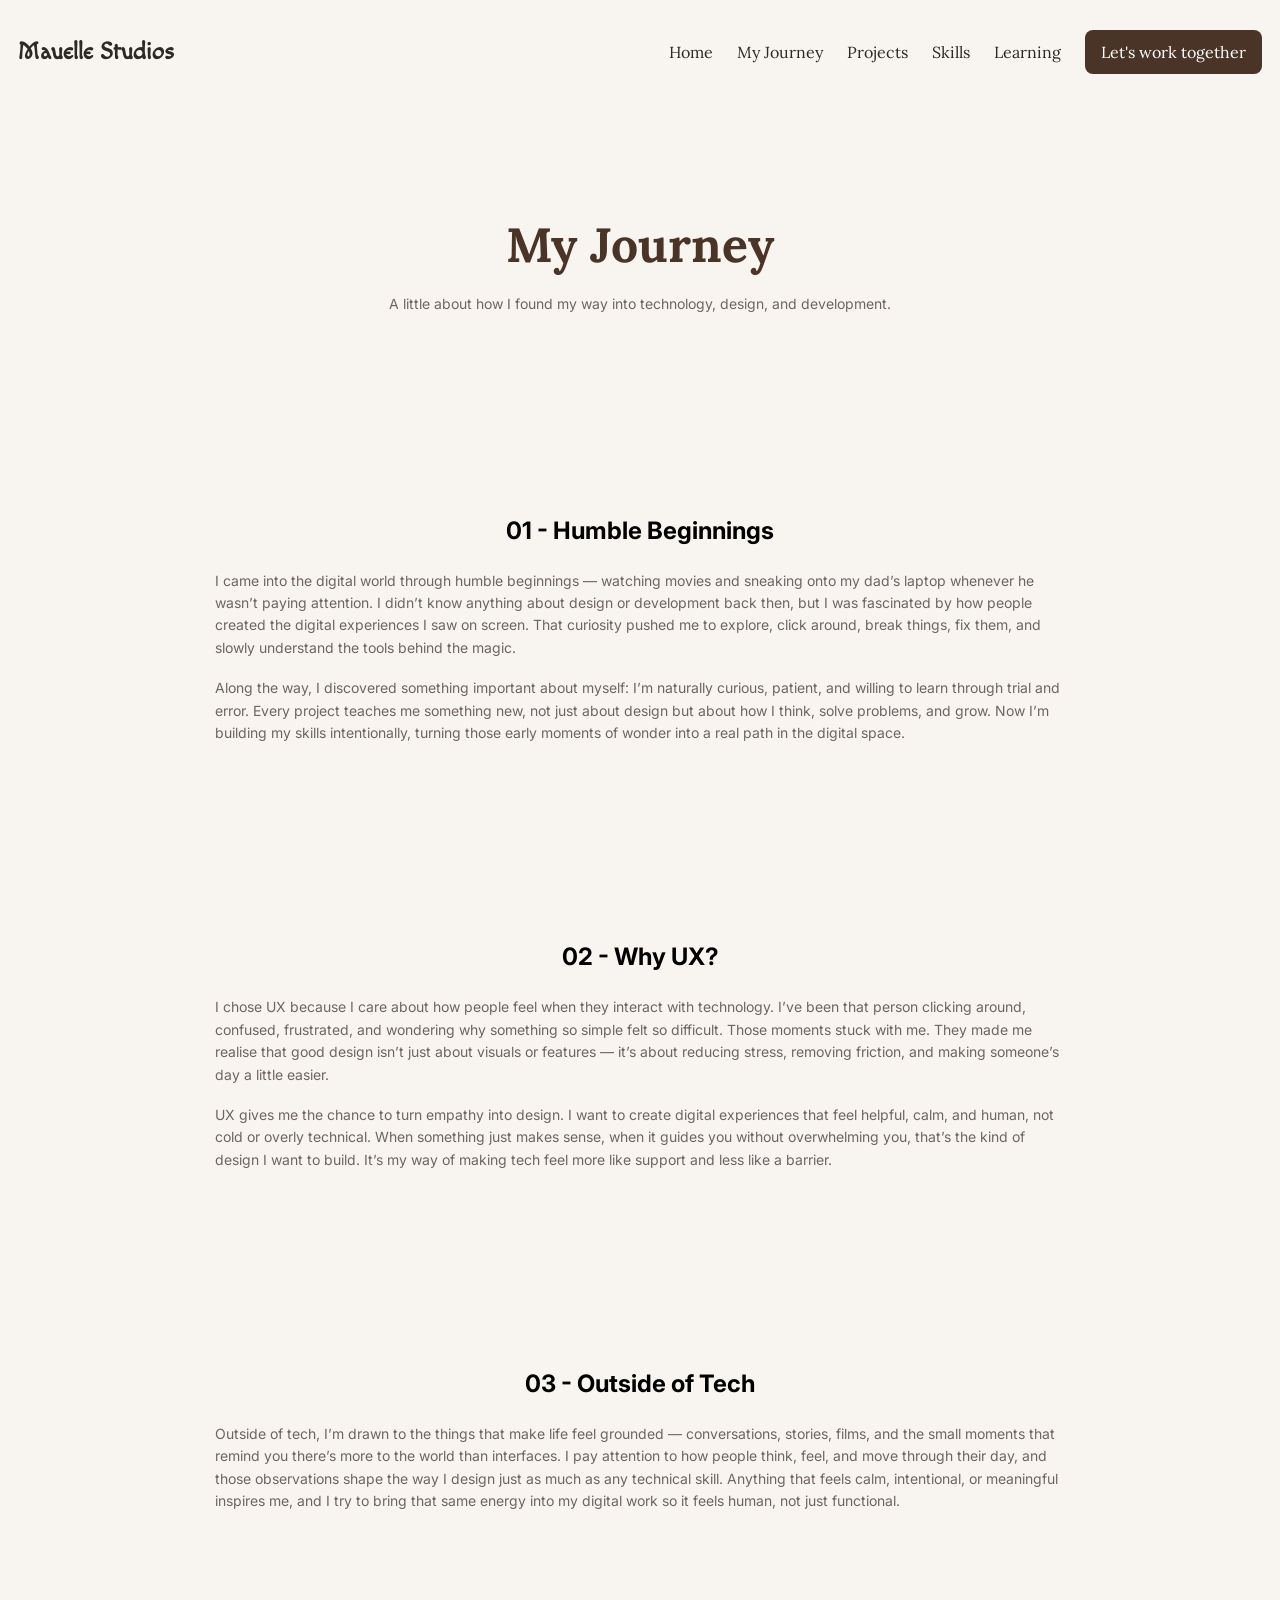
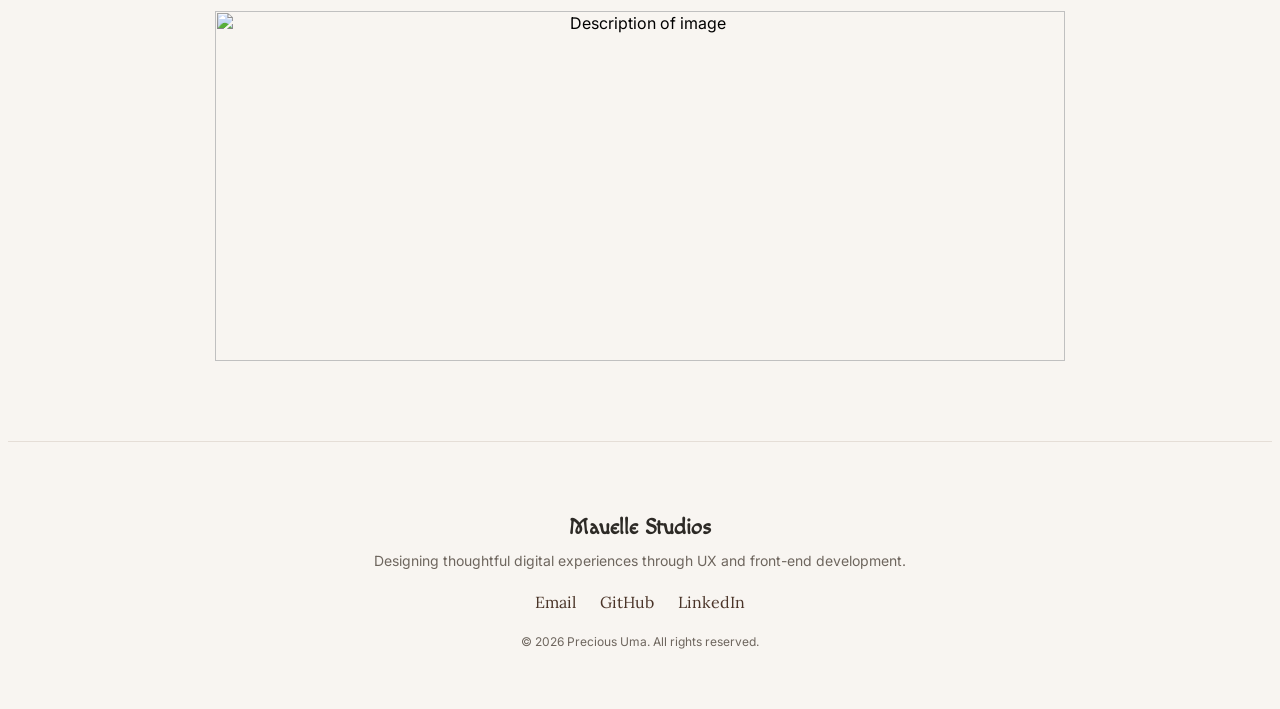
==== about.html @ e99f8e01 "Refine portfolio pages and responsive layouts" ====
<head>
    <meta charset="UTF-8">
    <meta name="viewport" content="width=device-width, initial-scale=1.0">

    <title>My Journey | Mauelle Studios</title>

    <link rel="stylesheet" href="assets/css/styles.css">
    <link rel="stylesheet" href="assets/css/styles.css">
    <link rel="preconnect" href="https://fonts.googleapis.com">
    <link rel="preconnect" href="https://fonts.gstatic.com" crossorigin>
    <link
        href="https://fonts.googleapis.com/css2?family=Inter:wght@300;400;500;600;700&family=Lora:wght@400;500;600;700&display=swap"
        rel="stylesheet">
    <link href="https://fonts.googleapis.com/css2?family=Macondo&display=swap" rel="stylesheet">
</head>
<!--------------------------------------NAVIGATION-------------------------------------->

<body>
    <header>
        <h2>Mauelle Studios</h2>
        <div class="nav-right">
            <nav>
                <ul>
                    <li><a href="index.html">Home</a></li>
                    <li><a href="about.html">My Journey</a></li>
                    <li><a href="projects.html"> Projects</a></li>
                    <li><a href="skills.html">Skills</a></li>
                    <li><a href="learning.html">Learning</a></li>
                </ul>
            </nav>
            <a href="contact.html" class="contact-button">Let's work together</a>
        </div>
    </header>
</body>

<main>

    <section class="journey-hero">
        <h1>My Journey</h1>
        <p>
            A little about how I found my way into technology,
            design, and development.
        </p>
    </section>

    <section class="journey-section">
        <h2>01 - Humble Beginnings</h2>

        <p>
            I came into the digital world through humble beginnings —
            watching movies and sneaking onto my dad’s laptop whenever he wasn’t paying attention.
            I didn’t know anything about design or development back then,
            but I was fascinated by how people created the digital experiences I saw on screen.
            That curiosity pushed me to explore, click around, break things, fix them, and slowly understand the tools
            behind the magic.
        </p>
        <p> Along the way, I discovered something important about myself:
            I’m naturally curious, patient, and willing to learn through trial and error.
            Every project teaches me something new, not just about design but about how I think, solve problems, and
            grow.
            Now I’m building my skills intentionally, turning those early moments of wonder into a real path in the
            digital space.</p>
    </section>

    <section class="journey-section">
        <h2>02 - Why UX?</h2>
        <p>
            I chose UX because I care about how people feel when they interact with technology.
            I’ve been that person clicking around, confused, frustrated, and wondering why something so simple felt so
            difficult.
            Those moments stuck with me. They made me realise that good design isn’t just about visuals or features —
            it’s about reducing stress, removing friction,
            and making someone’s day a little easier.
        </p>
        <p> UX gives me the chance to turn empathy into design. I want to create digital experiences that feel helpful,
            calm, and human, not cold or overly technical.
            When something just makes sense, when it guides you without overwhelming you, that’s the kind of design I
            want to build.
            It’s my way of making tech feel more like support and less like a barrier.
    </section>

    <section class="journey-section">
        <h2>03 - Outside of Tech</h2>

        <p> Outside of tech, I’m drawn to the things that make life feel grounded — conversations, stories, films, and
            the small moments that remind you there’s more to the world than interfaces.
            I pay attention to how people think, feel, and move through their day, and those observations shape the way
            I design just as much as any technical skill.
            Anything that feels calm, intentional, or meaningful inspires me, and I try to bring that same energy into
            my digital work so it feels human, not just functional.
    </section>

    <section class="journey-image">
        <img src="assets/images/your-image.jpg" alt="Description of image">
    </section>

    <!--------------------------------------FOOTER-------------------------------------->
    <footer>
        <div class="footer-content">
            <h3>Mauelle Studios</h3>

            <p>
                Designing thoughtful digital experiences through UX and front-end development.
            </p>

            <div class="footer-links">
                <a href="mailto:preciousche3008@gmail.com">
                    Email
                </a>

                <a href="https://github.com/preciousuche3008-cloud" target="_blank" rel="noopener noreferrer">
                    GitHub
                </a>

                <a href="https://www.linkedin.com/in/precious-uma-b2a4a0311" target="_blank" rel="noopener noreferrer">
                    LinkedIn
                </a>

            </div>

            <p class="copyright">
                © 2026 Precious Uma. All rights reserved.
            </p>
        </div>
    </footer>
    </body>
</main>
  </html>
---- assets/css/styles.css ----
body {
    background-color: #F8F5F1;
    font-family: 'Inter', sans-serif;
}

h1 {
    color: #2D2A26;
    font-size: 42px;
    line-height: 1.2;
    margin: 0 0 16px;
}

p {
    color: #6E665E;
    font-size: 14px;
    line-height: 1.6
}

header {
    display: flex;
    justify-content: space-between;
    align-items: center;
    flex-direction: row;
    max-width: 1400px;
    margin: 0 auto;
    padding: 10px 10px;

}

header h2 {
    color: #2D2A26;
    font-size: 24px;
    font-family: 'Macondo', cursive;
    font-style: normal;
}


nav ul {
    display: flex;
    justify-content: space-between;
    align-items: center;
    list-style-type: none;
    gap: 24px;
    margin: 0;
    padding: 0 auto;
    font-family: 'lora', serif;
    font-size: 16px;
    flex-wrap: wrap;

}

.nav-right {
    display: flex;
    justify-content: space-between;
    align-items: center;
    gap: 24px;
    font-family: 'lora', serif;
    font-size: 16px;
    flex-wrap: wrap;
}

nav a {
    text-decoration: none;
    color: #2D2A26;
    text-underline-offset: 9px;
    text-decoration-thickness: 1px;
}

.contact-button {
    background-color: #4A3428;
    color: #FFFFFF;
    border-radius: 8px;
    padding: 10px 16px;
    font-size: 16px;
    line-height: 1.5;
    font-family: 'Lora', serif;
    text-decoration: none;
    cursor: pointer;
}


.hero-image img {
    width: 200px;
    height: 200px;
    object-fit: cover;
    border-radius: 50%;
}

.container {
    width: 90%;
    max-width: 1100px;
    margin: 0 auto;
}

section {
    margin: 20px 0;
}

.hero {
    margin-top: 40px;
    padding: 0 80px;
}

.hero-text {
    max-width: 900px;
    flex: 1;
}

.hero-image {
    flex: 0 0 200px;
}

.hero .container {
    display: flex;
    flex-direction: row;
    align-items: center;
    gap: 60px;
    flex-wrap: wrap;
}

.hero-button {
    display: inline-block;
    background-color: #4A3428;
    color: #FFFFFF;
    text-decoration: none;
    border-radius: 8px;
    padding: 10px 16px;
    font-size: 16px;
    line-height: 1.5;
    font-family: 'Lora', serif;
}

.hero-button:hover,
.contact-button:hover {
    opacity: 0.85;
}

.hero-label {
    display: block;
    font-size: 12px;
    letter-spacing: 2px;
    text-transform: uppercase;
    color: #7A5A48;
    margin-bottom: 12px;
}

.projects {
    margin: 80px 0;
}

.project-header h2 {
    font-size: 28px;
    color: #2d2a26;
}

.project-header p {
    max-width: 650px
}

.project-card {
    display: flex;
    flex-direction: row;
    align-items: center;
    gap: 40px;
}

.project-image {
    flex: 0 0 300px;
    overflow: hidden;
}

.project-image img {
    width: 100%;
    height: 220px;
    object-fit: cover;
    display: block;
    transition: transform 0.3s ease;
}

.project-image:hover img {
    transform: scale(1.03);
}

.project-content {
    flex: 1;
}

.project-grid {
    display: flex;
    flex-direction: column;
    gap: 60px
}

.project-tags {
    display: flex;
    gap: 8px;
    flex-wrap: wrap;
    margin: 20px 0;
}

.project-tags span {
    background-color: #EDE6E0;
    color: #4a3428;
    padding: 6px 12px;
    border-radius: 20px;
    font-size: 13px;
}

.project-label {
    display: block;
    font-size: 11px;
    letter-spacing: 1.5px;
    text-transform: uppercase;
    color: #7A5A48;
    margin-bottom: 8px;
}

.project-links {
    display: flex;
    gap: 16px;
    align-items: center;
}

.project-links a {
    text-decoration: none;
    font-family: 'Lora, serif';
    font-size: 15px;
    padding: 10px 16px;


}

.projects-button {
    display: inline-block;
    margin-top: 40px;
    padding: 10px 16px;
    border: 1px solid #4a3428;
    border-radius: 8px;
    color: #4a3428;
    text-decoration: none;
    font-family: 'Lora', serif;
    font-size: 16px;
    transition: all 0.2s ease;
}

.projects-button:hover {
    background-color: #4a3428;
    color: #ffffff;
}

.project-links a:first-child {
    background-color: #4A3428;
    color: #FFFFFF;
    padding: 10px 16px;
    border-radius: 8px;
}

.project-links a:last-child {
    color: #4A3428;
}

.project-links a:first-child:hover {
    opacity: 0.85;
}

.projects-button {
    display: block;
    width: fit-content;
    margin: 40px auto 0;
}

.project-content a {
    transition: all 0.2s ease;
}

.project-content a:hover {
    transform: translateY(-2px);
}

nav a:hover {
    text-decoration: underline;
    transition: color 0.2s ease;
}

nav a:hover {
    color: #7A5A48;
}

footer {
    text-align: center;
    padding: 50px 20px 30px;
    margin-top: 80px;
    border-top: 1px solid #E5DED7;
}

/* My Journey hero */
.journey-hero {
    text-align: center;
    padding: 100px 20px 80px;
    background-image: url('your-image.jpg');
    background-size: cover;
    background-position: center;
}


.journey-hero h1 {
    font-size: 3rem;
    margin: 0 0 20px;
    font-family: 'Lora', serif;
    color: #4A3428;
}

.journey-hero p {
    max-width: 650px;
    margin: 0 auto;
}

.journey-section {
    max-width: 850px;
    margin: 0 auto;
    padding: 80px 20px;
}

.journey-section h2 {
    text-align: center;
    margin-bottom: 25px
}

.journey-section p {
    line-height: 1.6;
    margin-bottom: 18px;
}

.journey-image {
    max-width: 850px;
    margin: 0 auto;
    text-align: center;
}

.journey-image img {
    width: 100%;
    display: block;
    height: 350px;
    object-fit: cover;
}

/*==============================================
             PROJECTS PAGE 
==============================================*/

.projects-hero {
    text-align: center;
    padding: 100px 20px 80px;
    background-image: url('your-image.jpg');
    background-size: cover;
    background-position: center;
}

.projects-hero h1 {
    font-size: 3rem;
    margin: 0 0 20px;
    font-family: 'Lora', serif;
    color: #4A3428;
}

.projects-hero p {
    max-width: 650px;
    margin: 0 auto;
}

.project-section {
    max-width: 1000px;
    margin: 0 auto;
    padding: 80px 20px;
    max-width: 900px;
}

.project-section h2 {
    text-align: center;
    margin-bottom: 30px;
}

.project-section .project-card {
    display: flex;
    align-items: center;
    gap: 45px;
    max-width: 900px;
    margin: 0 auto;

}

.project-section .project-image {
    flex: 0 0 300px;
    overflow: hidden;
}

.project-section .project-image img {
    width: 100%;
    height: 220px;
    object-fit: cover;
    display: block;
}

.project-info {
    flex: 1;
}

.project-info h3 {
    margin-bottom: 15px;
}

.project-type {
    color: #7A5A48;
    margin-bottom: 15px;
}

.project-description {
    max-width: 900px;
    margin: 35px auto 0;
}

.project-description h3 {
    font-size: 22px;
    margin-bottom: 12px;
}

.project-description p {
    line-height: 1.6;
    margin-bottom: 30px;
}

.project-reflection {
    max-width: 700px;
    margin: 50px auto 0;
    text-align: center;
}

.project-reflection h3 {
    font-size: 22px;
    margin-bottom: 12px;
}

.projects-closing {
    text-align: center;
    padding: 45px 20px;

}

.projects-closing p {
    font-family: 'Lora', serif;
    font-size: 28px;
    line-height: 1.8;
    max-width: 700px;
    margin: 35px auto 0;
    color: #4A3428
}

.closing-icon {
    display: inline-block;
    width: 18px;
    height: 18px;
    margin: 0 5px;
    vertical-align: middle;
    background-color: #4A3428;
}

.project-info a {
    transition: all 0.2s ease;
}

.project- a:hover {
    transform: translateY(-2px);
}

/* ================================
   SKILLS & TOOLS PAGE
================================ */

.skills-hero {
    text-align: center;
    padding: 100px 20px 80px;
    background-image: url('your-image.jpg');
    background-size: cover;
    background-position: center;
}

.skills-hero h1 {
    font-size: 3rem;
    margin: 0 0 20px;
    font-family: 'Lora', serif;
    color: #4A3428;
}

.skills-hero p {
    max-width: 650px;
    margin: 0 auto;
}

.skills-section {
    max-width: 1000px;
    margin: 0 auto;
    padding: 80px 20px;
}

.skills-intro {
    text-align: center;
    margin-bottom: 35px;
}

.skills-intro h2 {
    font-size: 2rem;
    margin-bottom: 0 0 12px;
}

.skills-intro p {
    max-width: 650px;
    margin: 0 auto;
}

.skills-grid {
    display: grid;
    grid-template-columns: repeat(4, 1fr);
    gap: 16px;
}

.skills-card {
    background-color: #EDE6E0;
    padding: 25px;
    border-radius: 12px;
}

.skills-card h3 {
    margin-bottom: 10px;
}

.skills-card p {
    margin: 0;
}

.skills-learning {
    max-width: 1000px;
    margin: 0 auto;
    padding: 80px 20px;
    display: grid;
    grid-template-columns: 1fr 1fr;
    align-items: center;
    background-color: #EDE6E0;
    border-radius: 12px;
}

.skills-learning h2 {
    font-size: 2rem;
    margin-bottom: 20px;
}

.skills-learning p {
    max-width: 650px;
    margin: 0 auto;
    line-height: 1.6;
}

/* Subtle visual treatment */
.skills-learning {
    border-top: 1px solid #E5DED7;
    border-bottom: 1px solid #E5DED7;
}

.learning-content,
.closing-content {
    padding: 20px 40px;
    display: flex;
    flex-direction: column;
}

.learning-content {
    text-align: center;
    padding-right: 50px;
}

.closing-content {
    text-align: center;
    border-left: 2px solid #E5DED7;
    padding-left: 50px;
}

.closing-symbol {
    display: block;
    margin-top: 20px;
    text-align: center;
}

.closing-statement {
    font-family: 'Lora', serif;
    font-size: 1.25rem;
    line-height: 1.5;
    max-width: 500px;
    margin: 0 auto;
}

.closing-label {
    display: block;
    font-size: 11px;
    letter-spacing: 1.5px;
    text-transform: uppercase;
    color: #7A5A48;
    margin-bottom: 15px;
    margin-top: 20px;
}

/* ================================
    LEARNING PAGE
================================ */

.learning-hero {
    text-align: center;
    padding: 100px 20px 80px;
    /* increased for better hierarchy */
    background-image: url('your-image.jpg');
    background-size: cover;
    background-position: center;
    max-width: 1100px;
    margin: 0 auto;
}

.learning-hero h1 {
    font-size: 3.2rem;
    margin-bottom: 28px;
    /* smoother rhythm */
    font-family: 'Lora', serif;
    color: #4A3428;
}

.learning-hero p {
    max-width: 650px;
    margin: 10px auto 0;
    /* added breathing room */
    line-height: 1.7;
}

.learning-section {
    max-width: 1000px;
    margin: 0 auto;
    padding: 80px 20px;
    /* consistent spacing scale */
}

.learning-section .section-label {
    display: block;
    font-size: 11px;
    letter-spacing: 1.5px;
    color: #7A5A48;
    margin-bottom: 6px;
    /* increased slightly */
    text-transform: uppercase;
}

.learning-intro {
    text-align: center;
    margin-bottom: 35px;
}

.learning-intro h2 {
    font-size: 2rem;
    margin-bottom: 20px;
}

.learning-content {
    text-align: left;
}

.learning-content h3 {
    font-size: 1.6rem;
    font-family: 'Lora', serif;
    margin-bottom: 10px;
    /* improved spacing */
}

.currently-learning {
    display: grid;
    grid-template-columns: 160px 1fr;
    align-items: center;
    gap: 20px;
    background-color: #EDE6E0;
    padding: 25px;
    /* increased for better presence */
    border-radius: 12px;
    transition: transform 0.2s ease;
}

.currently-learning:hover {
    transform: translateY(-2px);
}

.learning-icon {
    width: 120px;
    height: 120px;
    padding: 20px;
    background-color: #E5D8CC;
    border-radius: 50%;
}

.learning-content-grid {
    display: grid;
    grid-template-columns: 1fr 1fr;
    gap: 50px;
    align-items: center;
    background-color: #EDE6E0;
    padding: 55px;
    /* increased for balance */
    border-radius: 12px;
}

.learning-image {
    min-height: 280px;
    background-color: #E5D8CC;
    border-radius: 10px;
    display: flex;
    align-items: center;
    justify-content: center;
}

.learning-notes {
    max-width: 500px;
}

.learning-notes p {
    line-height: 1.7;
    margin-bottom: 24px;
    /* improved rhythm */
}


.learning-timeline {
    position: relative;
    display: grid;
    grid-template-columns: repeat(5, 1fr);
    gap: 20px;
    padding-top: 35px;
}

.learning-timeline::before {
    content: "";

    position: absolute;
    top: 43px;
    left: 10%;
    right: 10%;

    height: 2px;
    background-color: #7A5A48;
}

.step-number {
    display: block;

    width: 16px;
    height: 16px;

    margin: 0 auto 25px;

    background-color: #7A5A48;
    border-radius: 50%;

    font-size: 0;
}

.learning-step {
    text-align: center;
}

.learning-step h3 {
    margin-bottom: 12px;
}

.learning-step p {
    margin: 0;
    line-height: 1.6;
}

.learning.section .learning-intro {
    margin-bottom: 35px;
}

.learning-closing {
    max-width: 1000px;
    margin: 40px auto 80px;
    padding: 50px 20px;
    text-align: center;
}

.closing-label {
    display: block;
    font-size: 11px;
    letter-spacing: 1.5px;
    text-transform: uppercase;
    color: #7A5A48;
    margin-bottom: 18px;
}

.learning-closing {
    max-width: 1000px;
    margin: 80px auto 100px;
    /* more intentional spacing */
    padding: 50px 20px;
    text-align: center;
}

.closing-label {
    display: block;
    font-size: 11px;
    letter-spacing: 1.5px;
    text-transform: uppercase;
    color: #7A5A48;
    margin-bottom: 20px;
}

.closing-statement {
    font-family: 'Lora', serif;
    font-size: 1.4rem;
    line-height: 1.5;
    max-width: 600px;
    margin: 0 auto;
}

.closing-symbol {
    display: block;
    margin-top: 24px;
    color: #7A5A48;
}

/* =========================
   CONTACT HERO
   ========================= */

.contact-hero {
    text-align: center;
    padding: 100px 20px 80px;
    /* increased for better hierarchy */
    background-image: url('your-image.jpg');
    background-size: cover;
    background-position: center;
    max-width: 1100px;
    margin: 0 auto;
}

.contact-hero h1 {
    font-size: 3.2rem;
    margin-bottom: 28px;
    /* smoother rhythm */
    font-family: 'Lora', serif;
    color: #4A3428;
}

.contact-hero p {
    max-width: 600px;
    margin: 0 auto;
    color: #6E665E;
    line-height: 1.7;
}

.contact-section {
    max-width: 1000px;
    margin: 0 auto 80px;
    padding: 50px;
    display: grid;
    grid-template-columns: 1fr 1fr;
    gap: 70px;

    background-color: #EDE6E0;
    border-radius: 12px;
}

.contact-info {
    display: flex;
    flex-direction: column;
    justify-content: center;
}

.contact-info h2 {
    font-family: 'Lora', serif;
    font-size: 2rem;
    color: #2D2A26;
    margin: 10px 0 15px;
}

.contact-info>p {
    max-width: 450px;
    line-height: 1.7;
    color: #6E665E;
}

.section-label {
    display: block;
    font-size: 11px;
    letter-spacing: 1.5px;
    text-transform: uppercase;
    color: #7A5A48;
}

.contact-details {
    margin-top: 35px;
}

.contact-item {
    margin-bottom: 22px;
}

.contact-item span {
    display: block;
    margin-bottom: 6px;

    font-size: 11px;
    letter-spacing: 1.5px;
    text-transform: uppercase;
    color: #7A5A48;
}

.contact-item a {
    color: #4A3428;
    text-decoration: none;
    font-family: 'Lora', serif;
    font-size: 16px;
}

.contact-item a:hover {
    text-decoration: underline;
}

.contact-item a {
    color: #4A3428;
    text-decoration: none;
    font-family: 'Lora', serif;
    font-size: 16px;
}

.contact-item a:hover {
    text-decoration: underline;
}

.contact-form {
    display: flex;
    flex-direction: column;
    gap: 20px;
}

.form-group {
    display: flex;
    flex-direction: column;
    gap: 8px;
}

.form-group label {
    font-size: 14px;
    color: #4A3428;
}

.form-group input,
.form-group textarea {
    width: 100%;
    box-sizing: border-box;

    padding: 13px 15px;

    border: 1px solid #D6C8BC;
    border-radius: 6px;

    background-color: #F8F5F1;

    font-family: inherit;
    font-size: 14px;
    color: #2D2A26;

    outline: none;
}

.contact-form button {
    align-self: flex-start;

    padding: 12px 22px;

    border: none;
    border-radius: 8px;

    background-color: #4A3428;
    color: #FFFFFF;

    font-family: 'Lora', serif;
    font-size: 15px;

    cursor: pointer;

    transition: opacity 0.2s ease,
        transform 0.2s ease;
}

.contact-form button:hover {
    opacity: 0.85;
    transform: translateY(-2px);
}

.footer-content {
    max-width: 700px;
    margin: 0 auto;
}

.footer-content h3 {
    color: #2D2A26;
    font-family: 'Macondo', cursive;
    font-size: 22px;
    margin-bottom: 10px;
}

.footer-content p {
    color: #6E665E;
    margin: 10px 0 20px;
}

.footer-links {
    display: flex;
    justify-content: center;
    gap: 24px;
    margin: 20px 0;
}

.footer-links a {
    color: #4A3428;
    text-decoration: none;
    font-family: 'Lora', serif;
}

.footer-links a:hover {
    text-decoration: underline;
}

.copyright {
    font-size: 12px;
}













































































































































































































































































@media (max-width: 768px) {
    .projects {
        text-align: center;
    }

    .project-header p {
        margin-left: auto;
        margin-right: auto;
    }

    .project-content {
        width: 100%;
        text-align: center;
    }

    .project-tags {
        justify-content: center;
    }

    .project-links {
        justify-content: center;
    }


    header {
        margin: 10px 20px 20px 20px;
        flex-wrap: wrap;
        gap: 20px;
    }

    .nav-right {
        width: 100%;
        justify-content: center;
    }

    nav ul {
        gap: 15px;
        justify-content: center;
    }

    .hero {
        padding: 0 20px;
    }

    .hero .container {
        flex-direction: column;
        text-align: center;
        gap: 30px;
    }

    .hero-image {
        flex: 0 0 auto;
    }

    .hero-text {
        max-width: 600px;
    }

    .project-card {
        flex-direction: column;
        align-items: flex-start;
        text-align: center;
    }

    .project-image {
        flex: none;
        width: 100%;
    }

    .project-image img {
        height: auto;
    }

    footer {
        text-align: center;
    }

    .journey-hero {
        height: 200px;
    }

    .journey-hero h1 {
        font-size: 2.2rem;
    }

    .journey-intro {
        padding: 35px 20px;
    }

    .journey-section {
        padding: 45px 20px;
    }

    .journey-section h2 {
        margin-bottom: 20px;
    }

    .journey-section p {
        line-height: 1.6;
    }

    .journey-image {
        padding: 0 20px;
    }

    .journey-image img {
        height: 220px;
    }

    /* ================================
        PROJECTS PAGE — MOBILE
    ================================ */

    .projects-hero {
        padding: 60px 20px 40px;
    }

    .projects-hero h1 {
        font-size: 2.3rem;
    }

    .project-section {
        padding: 50px 20px;
    }

    .project-section .project-card {
        flex-direction: column;
        gap: 25px;
        align-items: stretch;
    }

    .project-section .project-image {
        flex: none;
        width: 100%;
    }

    .project-section .project-image img {
        width: 100%;
        height: 280px;
        object-fit: cover;
    }

    .project-info {
        width: 100%;
    }

    .project-description {
        margin-top: 35px;
    }

    .project-description h3 {
        font-size: 20px;
    }

    .project-reflection {
        margin-top: 40px;
    }

    .projects-closing {
        padding: 45px 20px;
    }

    .projects-closing p {
        line-height: 1.8;
    }

    /* Skills sections */

    .skills-section {
        padding: 50px 20px;
    }

    /* ================================
   SKILLS & TOOLS - MOBILE
================================ */



    /* Skills sections */
    .skills-grid {
        grid-template-columns: repeat(2, 1fr);
        gap: 12px;
    }

    .skill-card {
        padding: 20px;
    }

    .skill-card h3 {
        font-size: 18px;
    }

    .skill-card p {
        font-size: 14px;
        line-height: 1.5;
    }

    /* Always Learning + Final Thought */

    .skills-learning {
        grid-template-columns: 1fr;
        padding: 50px 20px;
    }

    .learning-content {
        padding-right: 0;
    }

    .closing-label {
        border-left: none;
        border-top: 1px solid #E5DED7;
        padding-left: 0;
        padding-top: 40px;
        margin-top: 40px;
    }

    .closing-content {
        border-left: none;
        padding-left: 0;
    }

    /* ================================
   MOBILE LEARNING PAGE
   ================================ */


    /* Learning Hero */
    .learning-hero {
        padding: 70px 20px 60px;
        max-width: 100%;
        background-position: center;
    }

    .learning-hero h1 {
        font-size: 2.4rem;
        margin-bottom: 18px;
    }

    .learning-hero p {
        max-width: 100%;
        font-size: 0.95rem;
        line-height: 1.7;
    }


    /* General Sections */
    .learning-section {
        width: 100%;
        padding: 60px 20px;
    }

    .learning-intro {
        margin-bottom: 30px;
    }

    .learning-intro h2 {
        font-size: 1.7rem;
        line-height: 1.3;
    }

    .learning-section .section-label {
        font-size: 10px;
        letter-spacing: 1.4px;
    }


    /* Currently Learning Card */
    .currently-learning {
        grid-template-columns: 1fr;
        text-align: center;
        gap: 18px;
        padding: 30px 22px;
    }

    .learning-icon {
        width: 90px;
        height: 90px;
        padding: 15px;
        margin: 0 auto;
    }

    .learning-content {
        text-align: center;
    }

    .learning-content h3 {
        font-size: 1.4rem;
    }


    /* What I'm Learning */
    .learning-content-grid {
        grid-template-columns: 1fr;
        gap: 30px;
        padding: 30px 22px;
    }

    .learning-image {
        min-height: 220px;
        order: -1;
    }

    .learning-notes {
        max-width: 100%;
    }

    .learning-notes p {
        line-height: 1.7;
        margin-bottom: 20px;
    }


    /* ================================
       STYLISH MOBILE TIMELINE
       ================================ */

    .learning-timeline {
        display: flex;
        flex-direction: column;
        gap: 0;
        padding: 20px 0 20px 35px;
        position: relative;
    }

    /* Vertical timeline line */
    .learning-timeline::before {
        content: "";
        position: absolute;
        top: 25px;
        bottom: 25px;
        left: 9px;
        right: auto;
        width: 2px;
        height: auto;
        background-color: #C9B5A5;
    }


    /* Individual timeline item */
    .learning-step {
        position: relative;
        text-align: left;
        padding: 0 0 45px 25px;
    }

    .learning-step:last-child {
        padding-bottom: 0;
    }


    /* Timeline circles */
    .step-number {
        position: absolute;

        left: -35px;
        top: 2px;

        width: 20px;
        height: 20px;

        margin: 0;

        background-color: #7A5A48;
        border: 4px solid #F8F5F1;

        border-radius: 50%;

        box-shadow: 0 0 0 1px #7A5A48;

        z-index: 2;
    }


    /* Timeline headings */
    .learning-step h3 {
        font-family: 'Lora', serif;
        font-size: 1.25rem;
        margin-bottom: 8px;
        color: #4A3428;
    }

    .learning-step p {
        font-size: 0.92rem;
        line-height: 1.7;
        color: #6E665E;
        max-width: 100%;
    }


    /* Decorative number labels */
    .learning-step::after {
        content: "";
        position: absolute;
        left: -28px;
        top: 32px;
        width: 8px;
        height: 8px;
        background-color: #E5D8CC;
        transform: rotate(45deg);
    }


    /* Closing Statement */
    .learning-closing {
        max-width: 100%;
        margin: 60px auto 70px;
        padding: 40px 25px;
    }

    .closing-label {
        font-size: 10px;
        letter-spacing: 1.5px;
        margin-bottom: 16px;
    }

    .closing-statement {
        font-size: 1.2rem;
        line-height: 1.6;
        max-width: 500px;
    }

    .closing-symbol {
        margin-top: 20px;
    }


    /* ================================
   SMALL PHONES
   ================================ */


    .learning-hero {
        padding: 55px 18px 50px;
    }

    .learning-hero h1 {
        font-size: 2.1rem;
    }

    .learning-section {
        padding: 50px 18px;
    }

    .currently-learning {
        padding: 25px 18px;
    }

    .learning-content-grid {
        padding: 25px 18px;
    }

    .learning-image {
        min-height: 190px;
    }

    /* Timeline becomes slightly tighter */
    .learning-timeline {
        padding-left: 32px;
    }

    .learning-step {
        padding-left: 20px;
        padding-bottom: 40px;
    }

    .step-number {
        left: -32px;
    }

    .learning-step h3 {
        font-size: 1.15rem;
    }

    .learning-step p {
        font-size: 0.88rem;
    }

    .learning-closing {
        margin: 50px auto 60px;
        padding: 35px 20px;
    }

    .closing-statement {
        font-size: 1.1rem;
    }

    /* =========================
   CONTACT — MOBILE
   ========================= */

    @media (max-width: 768px) {

        .contact-hero {
            padding: 60px 20px 40px;
        }

        .contact-hero h1 {
            font-size: 2.3rem;
        }

        .contact-hero p {
            font-size: 15px;
            line-height: 1.6;
        }


        .contact-section {
            margin: 0 20px 50px;
            padding: 40px 25px;

            grid-template-columns: 1fr;
            gap: 45px;
        }


        .contact-info h2 {
            font-size: 1.7rem;
        }

        .contact-info>p {
            font-size: 15px;
            line-height: 1.7;
        }


        .contact-details {
            margin-top: 30px;
        }


        .contact-form {
            padding-top: 35px;
            border-top: 1px solid #D6C8BC;
        }


        .form-group input,
        .form-group textarea {
            font-size: 15px;
        }


        .contact-form button {
            width: 100%;
            padding: 13px 20px;
        }

    }
}
---- assets/css/styles.css ----
body {
    background-color: #F8F5F1;
    font-family: 'Inter', sans-serif;
}

h1 {
    color: #2D2A26;
    font-size: 42px;
    line-height: 1.2;
    margin: 0 0 16px;
}

p {
    color: #6E665E;
    font-size: 14px;
    line-height: 1.6
}

header {
    display: flex;
    justify-content: space-between;
    align-items: center;
    flex-direction: row;
    max-width: 1400px;
    margin: 0 auto;
    padding: 10px 10px;

}

header h2 {
    color: #2D2A26;
    font-size: 24px;
    font-family: 'Macondo', cursive;
    font-style: normal;
}


nav ul {
    display: flex;
    justify-content: space-between;
    align-items: center;
    list-style-type: none;
    gap: 24px;
    margin: 0;
    padding: 0 auto;
    font-family: 'lora', serif;
    font-size: 16px;
    flex-wrap: wrap;

}

.nav-right {
    display: flex;
    justify-content: space-between;
    align-items: center;
    gap: 24px;
    font-family: 'lora', serif;
    font-size: 16px;
    flex-wrap: wrap;
}

nav a {
    text-decoration: none;
    color: #2D2A26;
    text-underline-offset: 9px;
    text-decoration-thickness: 1px;
}

.contact-button {
    background-color: #4A3428;
    color: #FFFFFF;
    border-radius: 8px;
    padding: 10px 16px;
    font-size: 16px;
    line-height: 1.5;
    font-family: 'Lora', serif;
    text-decoration: none;
    cursor: pointer;
}


.hero-image img {
    width: 200px;
    height: 200px;
    object-fit: cover;
    border-radius: 50%;
}

.container {
    width: 90%;
    max-width: 1100px;
    margin: 0 auto;
}

section {
    margin: 20px 0;
}

.hero {
    margin-top: 40px;
    padding: 0 80px;
}

.hero-text {
    max-width: 900px;
    flex: 1;
}

.hero-image {
    flex: 0 0 200px;
}

.hero .container {
    display: flex;
    flex-direction: row;
    align-items: center;
    gap: 60px;
    flex-wrap: wrap;
}

.hero-button {
    display: inline-block;
    background-color: #4A3428;
    color: #FFFFFF;
    text-decoration: none;
    border-radius: 8px;
    padding: 10px 16px;
    font-size: 16px;
    line-height: 1.5;
    font-family: 'Lora', serif;
}

.hero-button:hover,
.contact-button:hover {
    opacity: 0.85;
}

.hero-label {
    display: block;
    font-size: 12px;
    letter-spacing: 2px;
    text-transform: uppercase;
    color: #7A5A48;
    margin-bottom: 12px;
}

.projects {
    margin: 80px 0;
}

.project-header h2 {
    font-size: 28px;
    color: #2d2a26;
}

.project-header p {
    max-width: 650px
}

.project-card {
    display: flex;
    flex-direction: row;
    align-items: center;
    gap: 40px;
}

.project-image {
    flex: 0 0 300px;
    overflow: hidden;
}

.project-image img {
    width: 100%;
    height: 220px;
    object-fit: cover;
    display: block;
    transition: transform 0.3s ease;
}

.project-image:hover img {
    transform: scale(1.03);
}

.project-content {
    flex: 1;
}

.project-grid {
    display: flex;
    flex-direction: column;
    gap: 60px
}

.project-tags {
    display: flex;
    gap: 8px;
    flex-wrap: wrap;
    margin: 20px 0;
}

.project-tags span {
    background-color: #EDE6E0;
    color: #4a3428;
    padding: 6px 12px;
    border-radius: 20px;
    font-size: 13px;
}

.project-label {
    display: block;
    font-size: 11px;
    letter-spacing: 1.5px;
    text-transform: uppercase;
    color: #7A5A48;
    margin-bottom: 8px;
}

.project-links {
    display: flex;
    gap: 16px;
    align-items: center;
}

.project-links a {
    text-decoration: none;
    font-family: 'Lora, serif';
    font-size: 15px;
    padding: 10px 16px;


}

.projects-button {
    display: inline-block;
    margin-top: 40px;
    padding: 10px 16px;
    border: 1px solid #4a3428;
    border-radius: 8px;
    color: #4a3428;
    text-decoration: none;
    font-family: 'Lora', serif;
    font-size: 16px;
    transition: all 0.2s ease;
}

.projects-button:hover {
    background-color: #4a3428;
    color: #ffffff;
}

.project-links a:first-child {
    background-color: #4A3428;
    color: #FFFFFF;
    padding: 10px 16px;
    border-radius: 8px;
}

.project-links a:last-child {
    color: #4A3428;
}

.project-links a:first-child:hover {
    opacity: 0.85;
}

.projects-button {
    display: block;
    width: fit-content;
    margin: 40px auto 0;
}

.project-content a {
    transition: all 0.2s ease;
}

.project-content a:hover {
    transform: translateY(-2px);
}

nav a:hover {
    text-decoration: underline;
    transition: color 0.2s ease;
}

nav a:hover {
    color: #7A5A48;
}

footer {
    text-align: center;
    padding: 50px 20px 30px;
    margin-top: 80px;
    border-top: 1px solid #E5DED7;
}

/* My Journey hero */
.journey-hero {
    text-align: center;
    padding: 100px 20px 80px;
    background-image: url('your-image.jpg');
    background-size: cover;
    background-position: center;
}


.journey-hero h1 {
    font-size: 3rem;
    margin: 0 0 20px;
    font-family: 'Lora', serif;
    color: #4A3428;
}

.journey-hero p {
    max-width: 650px;
    margin: 0 auto;
}

.journey-section {
    max-width: 850px;
    margin: 0 auto;
    padding: 80px 20px;
}

.journey-section h2 {
    text-align: center;
    margin-bottom: 25px
}

.journey-section p {
    line-height: 1.6;
    margin-bottom: 18px;
}

.journey-image {
    max-width: 850px;
    margin: 0 auto;
    text-align: center;
}

.journey-image img {
    width: 100%;
    display: block;
    height: 350px;
    object-fit: cover;
}

/*==============================================
             PROJECTS PAGE 
==============================================*/

.projects-hero {
    text-align: center;
    padding: 100px 20px 80px;
    background-image: url('your-image.jpg');
    background-size: cover;
    background-position: center;
}

.projects-hero h1 {
    font-size: 3rem;
    margin: 0 0 20px;
    font-family: 'Lora', serif;
    color: #4A3428;
}

.projects-hero p {
    max-width: 650px;
    margin: 0 auto;
}

.project-section {
    max-width: 1000px;
    margin: 0 auto;
    padding: 80px 20px;
    max-width: 900px;
}

.project-section h2 {
    text-align: center;
    margin-bottom: 30px;
}

.project-section .project-card {
    display: flex;
    align-items: center;
    gap: 45px;
    max-width: 900px;
    margin: 0 auto;

}

.project-section .project-image {
    flex: 0 0 300px;
    overflow: hidden;
}

.project-section .project-image img {
    width: 100%;
    height: 220px;
    object-fit: cover;
    display: block;
}

.project-info {
    flex: 1;
}

.project-info h3 {
    margin-bottom: 15px;
}

.project-type {
    color: #7A5A48;
    margin-bottom: 15px;
}

.project-description {
    max-width: 900px;
    margin: 35px auto 0;
}

.project-description h3 {
    font-size: 22px;
    margin-bottom: 12px;
}

.project-description p {
    line-height: 1.6;
    margin-bottom: 30px;
}

.project-reflection {
    max-width: 700px;
    margin: 50px auto 0;
    text-align: center;
}

.project-reflection h3 {
    font-size: 22px;
    margin-bottom: 12px;
}

.projects-closing {
    text-align: center;
    padding: 45px 20px;

}

.projects-closing p {
    font-family: 'Lora', serif;
    font-size: 28px;
    line-height: 1.8;
    max-width: 700px;
    margin: 35px auto 0;
    color: #4A3428
}

.closing-icon {
    display: inline-block;
    width: 18px;
    height: 18px;
    margin: 0 5px;
    vertical-align: middle;
    background-color: #4A3428;
}

.project-info a {
    transition: all 0.2s ease;
}

.project- a:hover {
    transform: translateY(-2px);
}

/* ================================
   SKILLS & TOOLS PAGE
================================ */

.skills-hero {
    text-align: center;
    padding: 100px 20px 80px;
    background-image: url('your-image.jpg');
    background-size: cover;
    background-position: center;
}

.skills-hero h1 {
    font-size: 3rem;
    margin: 0 0 20px;
    font-family: 'Lora', serif;
    color: #4A3428;
}

.skills-hero p {
    max-width: 650px;
    margin: 0 auto;
}

.skills-section {
    max-width: 1000px;
    margin: 0 auto;
    padding: 80px 20px;
}

.skills-intro {
    text-align: center;
    margin-bottom: 35px;
}

.skills-intro h2 {
    font-size: 2rem;
    margin-bottom: 0 0 12px;
}

.skills-intro p {
    max-width: 650px;
    margin: 0 auto;
}

.skills-grid {
    display: grid;
    grid-template-columns: repeat(4, 1fr);
    gap: 16px;
}

.skills-card {
    background-color: #EDE6E0;
    padding: 25px;
    border-radius: 12px;
}

.skills-card h3 {
    margin-bottom: 10px;
}

.skills-card p {
    margin: 0;
}

.skills-learning {
    max-width: 1000px;
    margin: 0 auto;
    padding: 80px 20px;
    display: grid;
    grid-template-columns: 1fr 1fr;
    align-items: center;
    background-color: #EDE6E0;
    border-radius: 12px;
}

.skills-learning h2 {
    font-size: 2rem;
    margin-bottom: 20px;
}

.skills-learning p {
    max-width: 650px;
    margin: 0 auto;
    line-height: 1.6;
}

/* Subtle visual treatment */
.skills-learning {
    border-top: 1px solid #E5DED7;
    border-bottom: 1px solid #E5DED7;
}

.learning-content,
.closing-content {
    padding: 20px 40px;
    display: flex;
    flex-direction: column;
}

.learning-content {
    text-align: center;
    padding-right: 50px;
}

.closing-content {
    text-align: center;
    border-left: 2px solid #E5DED7;
    padding-left: 50px;
}

.closing-symbol {
    display: block;
    margin-top: 20px;
    text-align: center;
}

.closing-statement {
    font-family: 'Lora', serif;
    font-size: 1.25rem;
    line-height: 1.5;
    max-width: 500px;
    margin: 0 auto;
}

.closing-label {
    display: block;
    font-size: 11px;
    letter-spacing: 1.5px;
    text-transform: uppercase;
    color: #7A5A48;
    margin-bottom: 15px;
    margin-top: 20px;
}

/* ================================
    LEARNING PAGE
================================ */

.learning-hero {
    text-align: center;
    padding: 100px 20px 80px;
    /* increased for better hierarchy */
    background-image: url('your-image.jpg');
    background-size: cover;
    background-position: center;
    max-width: 1100px;
    margin: 0 auto;
}

.learning-hero h1 {
    font-size: 3.2rem;
    margin-bottom: 28px;
    /* smoother rhythm */
    font-family: 'Lora', serif;
    color: #4A3428;
}

.learning-hero p {
    max-width: 650px;
    margin: 10px auto 0;
    /* added breathing room */
    line-height: 1.7;
}

.learning-section {
    max-width: 1000px;
    margin: 0 auto;
    padding: 80px 20px;
    /* consistent spacing scale */
}

.learning-section .section-label {
    display: block;
    font-size: 11px;
    letter-spacing: 1.5px;
    color: #7A5A48;
    margin-bottom: 6px;
    /* increased slightly */
    text-transform: uppercase;
}

.learning-intro {
    text-align: center;
    margin-bottom: 35px;
}

.learning-intro h2 {
    font-size: 2rem;
    margin-bottom: 20px;
}

.learning-content {
    text-align: left;
}

.learning-content h3 {
    font-size: 1.6rem;
    font-family: 'Lora', serif;
    margin-bottom: 10px;
    /* improved spacing */
}

.currently-learning {
    display: grid;
    grid-template-columns: 160px 1fr;
    align-items: center;
    gap: 20px;
    background-color: #EDE6E0;
    padding: 25px;
    /* increased for better presence */
    border-radius: 12px;
    transition: transform 0.2s ease;
}

.currently-learning:hover {
    transform: translateY(-2px);
}

.learning-icon {
    width: 120px;
    height: 120px;
    padding: 20px;
    background-color: #E5D8CC;
    border-radius: 50%;
}

.learning-content-grid {
    display: grid;
    grid-template-columns: 1fr 1fr;
    gap: 50px;
    align-items: center;
    background-color: #EDE6E0;
    padding: 55px;
    /* increased for balance */
    border-radius: 12px;
}

.learning-image {
    min-height: 280px;
    background-color: #E5D8CC;
    border-radius: 10px;
    display: flex;
    align-items: center;
    justify-content: center;
}

.learning-notes {
    max-width: 500px;
}

.learning-notes p {
    line-height: 1.7;
    margin-bottom: 24px;
    /* improved rhythm */
}


.learning-timeline {
    position: relative;
    display: grid;
    grid-template-columns: repeat(5, 1fr);
    gap: 20px;
    padding-top: 35px;
}

.learning-timeline::before {
    content: "";

    position: absolute;
    top: 43px;
    left: 10%;
    right: 10%;

    height: 2px;
    background-color: #7A5A48;
}

.step-number {
    display: block;

    width: 16px;
    height: 16px;

    margin: 0 auto 25px;

    background-color: #7A5A48;
    border-radius: 50%;

    font-size: 0;
}

.learning-step {
    text-align: center;
}

.learning-step h3 {
    margin-bottom: 12px;
}

.learning-step p {
    margin: 0;
    line-height: 1.6;
}

.learning.section .learning-intro {
    margin-bottom: 35px;
}

.learning-closing {
    max-width: 1000px;
    margin: 40px auto 80px;
    padding: 50px 20px;
    text-align: center;
}

.closing-label {
    display: block;
    font-size: 11px;
    letter-spacing: 1.5px;
    text-transform: uppercase;
    color: #7A5A48;
    margin-bottom: 18px;
}

.learning-closing {
    max-width: 1000px;
    margin: 80px auto 100px;
    /* more intentional spacing */
    padding: 50px 20px;
    text-align: center;
}

.closing-label {
    display: block;
    font-size: 11px;
    letter-spacing: 1.5px;
    text-transform: uppercase;
    color: #7A5A48;
    margin-bottom: 20px;
}

.closing-statement {
    font-family: 'Lora', serif;
    font-size: 1.4rem;
    line-height: 1.5;
    max-width: 600px;
    margin: 0 auto;
}

.closing-symbol {
    display: block;
    margin-top: 24px;
    color: #7A5A48;
}

/* =========================
   CONTACT HERO
   ========================= */

.contact-hero {
    text-align: center;
    padding: 100px 20px 80px;
    /* increased for better hierarchy */
    background-image: url('your-image.jpg');
    background-size: cover;
    background-position: center;
    max-width: 1100px;
    margin: 0 auto;
}

.contact-hero h1 {
    font-size: 3.2rem;
    margin-bottom: 28px;
    /* smoother rhythm */
    font-family: 'Lora', serif;
    color: #4A3428;
}

.contact-hero p {
    max-width: 600px;
    margin: 0 auto;
    color: #6E665E;
    line-height: 1.7;
}

.contact-section {
    max-width: 1000px;
    margin: 0 auto 80px;
    padding: 50px;
    display: grid;
    grid-template-columns: 1fr 1fr;
    gap: 70px;

    background-color: #EDE6E0;
    border-radius: 12px;
}

.contact-info {
    display: flex;
    flex-direction: column;
    justify-content: center;
}

.contact-info h2 {
    font-family: 'Lora', serif;
    font-size: 2rem;
    color: #2D2A26;
    margin: 10px 0 15px;
}

.contact-info>p {
    max-width: 450px;
    line-height: 1.7;
    color: #6E665E;
}

.section-label {
    display: block;
    font-size: 11px;
    letter-spacing: 1.5px;
    text-transform: uppercase;
    color: #7A5A48;
}

.contact-details {
    margin-top: 35px;
}

.contact-item {
    margin-bottom: 22px;
}

.contact-item span {
    display: block;
    margin-bottom: 6px;

    font-size: 11px;
    letter-spacing: 1.5px;
    text-transform: uppercase;
    color: #7A5A48;
}

.contact-item a {
    color: #4A3428;
    text-decoration: none;
    font-family: 'Lora', serif;
    font-size: 16px;
}

.contact-item a:hover {
    text-decoration: underline;
}

.contact-item a {
    color: #4A3428;
    text-decoration: none;
    font-family: 'Lora', serif;
    font-size: 16px;
}

.contact-item a:hover {
    text-decoration: underline;
}

.contact-form {
    display: flex;
    flex-direction: column;
    gap: 20px;
}

.form-group {
    display: flex;
    flex-direction: column;
    gap: 8px;
}

.form-group label {
    font-size: 14px;
    color: #4A3428;
}

.form-group input,
.form-group textarea {
    width: 100%;
    box-sizing: border-box;

    padding: 13px 15px;

    border: 1px solid #D6C8BC;
    border-radius: 6px;

    background-color: #F8F5F1;

    font-family: inherit;
    font-size: 14px;
    color: #2D2A26;

    outline: none;
}

.contact-form button {
    align-self: flex-start;

    padding: 12px 22px;

    border: none;
    border-radius: 8px;

    background-color: #4A3428;
    color: #FFFFFF;

    font-family: 'Lora', serif;
    font-size: 15px;

    cursor: pointer;

    transition: opacity 0.2s ease,
        transform 0.2s ease;
}

.contact-form button:hover {
    opacity: 0.85;
    transform: translateY(-2px);
}

.footer-content {
    max-width: 700px;
    margin: 0 auto;
}

.footer-content h3 {
    color: #2D2A26;
    font-family: 'Macondo', cursive;
    font-size: 22px;
    margin-bottom: 10px;
}

.footer-content p {
    color: #6E665E;
    margin: 10px 0 20px;
}

.footer-links {
    display: flex;
    justify-content: center;
    gap: 24px;
    margin: 20px 0;
}

.footer-links a {
    color: #4A3428;
    text-decoration: none;
    font-family: 'Lora', serif;
}

.footer-links a:hover {
    text-decoration: underline;
}

.copyright {
    font-size: 12px;
}













































































































































































































































































@media (max-width: 768px) {
    .projects {
        text-align: center;
    }

    .project-header p {
        margin-left: auto;
        margin-right: auto;
    }

    .project-content {
        width: 100%;
        text-align: center;
    }

    .project-tags {
        justify-content: center;
    }

    .project-links {
        justify-content: center;
    }


    header {
        margin: 10px 20px 20px 20px;
        flex-wrap: wrap;
        gap: 20px;
    }

    .nav-right {
        width: 100%;
        justify-content: center;
    }

    nav ul {
        gap: 15px;
        justify-content: center;
    }

    .hero {
        padding: 0 20px;
    }

    .hero .container {
        flex-direction: column;
        text-align: center;
        gap: 30px;
    }

    .hero-image {
        flex: 0 0 auto;
    }

    .hero-text {
        max-width: 600px;
    }

    .project-card {
        flex-direction: column;
        align-items: flex-start;
        text-align: center;
    }

    .project-image {
        flex: none;
        width: 100%;
    }

    .project-image img {
        height: auto;
    }

    footer {
        text-align: center;
    }

    .journey-hero {
        height: 200px;
    }

    .journey-hero h1 {
        font-size: 2.2rem;
    }

    .journey-intro {
        padding: 35px 20px;
    }

    .journey-section {
        padding: 45px 20px;
    }

    .journey-section h2 {
        margin-bottom: 20px;
    }

    .journey-section p {
        line-height: 1.6;
    }

    .journey-image {
        padding: 0 20px;
    }

    .journey-image img {
        height: 220px;
    }

    /* ================================
        PROJECTS PAGE — MOBILE
    ================================ */

    .projects-hero {
        padding: 60px 20px 40px;
    }

    .projects-hero h1 {
        font-size: 2.3rem;
    }

    .project-section {
        padding: 50px 20px;
    }

    .project-section .project-card {
        flex-direction: column;
        gap: 25px;
        align-items: stretch;
    }

    .project-section .project-image {
        flex: none;
        width: 100%;
    }

    .project-section .project-image img {
        width: 100%;
        height: 280px;
        object-fit: cover;
    }

    .project-info {
        width: 100%;
    }

    .project-description {
        margin-top: 35px;
    }

    .project-description h3 {
        font-size: 20px;
    }

    .project-reflection {
        margin-top: 40px;
    }

    .projects-closing {
        padding: 45px 20px;
    }

    .projects-closing p {
        line-height: 1.8;
    }

    /* Skills sections */

    .skills-section {
        padding: 50px 20px;
    }

    /* ================================
   SKILLS & TOOLS - MOBILE
================================ */



    /* Skills sections */
    .skills-grid {
        grid-template-columns: repeat(2, 1fr);
        gap: 12px;
    }

    .skill-card {
        padding: 20px;
    }

    .skill-card h3 {
        font-size: 18px;
    }

    .skill-card p {
        font-size: 14px;
        line-height: 1.5;
    }

    /* Always Learning + Final Thought */

    .skills-learning {
        grid-template-columns: 1fr;
        padding: 50px 20px;
    }

    .learning-content {
        padding-right: 0;
    }

    .closing-label {
        border-left: none;
        border-top: 1px solid #E5DED7;
        padding-left: 0;
        padding-top: 40px;
        margin-top: 40px;
    }

    .closing-content {
        border-left: none;
        padding-left: 0;
    }

    /* ================================
   MOBILE LEARNING PAGE
   ================================ */


    /* Learning Hero */
    .learning-hero {
        padding: 70px 20px 60px;
        max-width: 100%;
        background-position: center;
    }

    .learning-hero h1 {
        font-size: 2.4rem;
        margin-bottom: 18px;
    }

    .learning-hero p {
        max-width: 100%;
        font-size: 0.95rem;
        line-height: 1.7;
    }


    /* General Sections */
    .learning-section {
        width: 100%;
        padding: 60px 20px;
    }

    .learning-intro {
        margin-bottom: 30px;
    }

    .learning-intro h2 {
        font-size: 1.7rem;
        line-height: 1.3;
    }

    .learning-section .section-label {
        font-size: 10px;
        letter-spacing: 1.4px;
    }


    /* Currently Learning Card */
    .currently-learning {
        grid-template-columns: 1fr;
        text-align: center;
        gap: 18px;
        padding: 30px 22px;
    }

    .learning-icon {
        width: 90px;
        height: 90px;
        padding: 15px;
        margin: 0 auto;
    }

    .learning-content {
        text-align: center;
    }

    .learning-content h3 {
        font-size: 1.4rem;
    }


    /* What I'm Learning */
    .learning-content-grid {
        grid-template-columns: 1fr;
        gap: 30px;
        padding: 30px 22px;
    }

    .learning-image {
        min-height: 220px;
        order: -1;
    }

    .learning-notes {
        max-width: 100%;
    }

    .learning-notes p {
        line-height: 1.7;
        margin-bottom: 20px;
    }


    /* ================================
       STYLISH MOBILE TIMELINE
       ================================ */

    .learning-timeline {
        display: flex;
        flex-direction: column;
        gap: 0;
        padding: 20px 0 20px 35px;
        position: relative;
    }

    /* Vertical timeline line */
    .learning-timeline::before {
        content: "";
        position: absolute;
        top: 25px;
        bottom: 25px;
        left: 9px;
        right: auto;
        width: 2px;
        height: auto;
        background-color: #C9B5A5;
    }


    /* Individual timeline item */
    .learning-step {
        position: relative;
        text-align: left;
        padding: 0 0 45px 25px;
    }

    .learning-step:last-child {
        padding-bottom: 0;
    }


    /* Timeline circles */
    .step-number {
        position: absolute;

        left: -35px;
        top: 2px;

        width: 20px;
        height: 20px;

        margin: 0;

        background-color: #7A5A48;
        border: 4px solid #F8F5F1;

        border-radius: 50%;

        box-shadow: 0 0 0 1px #7A5A48;

        z-index: 2;
    }


    /* Timeline headings */
    .learning-step h3 {
        font-family: 'Lora', serif;
        font-size: 1.25rem;
        margin-bottom: 8px;
        color: #4A3428;
    }

    .learning-step p {
        font-size: 0.92rem;
        line-height: 1.7;
        color: #6E665E;
        max-width: 100%;
    }


    /* Decorative number labels */
    .learning-step::after {
        content: "";
        position: absolute;
        left: -28px;
        top: 32px;
        width: 8px;
        height: 8px;
        background-color: #E5D8CC;
        transform: rotate(45deg);
    }


    /* Closing Statement */
    .learning-closing {
        max-width: 100%;
        margin: 60px auto 70px;
        padding: 40px 25px;
    }

    .closing-label {
        font-size: 10px;
        letter-spacing: 1.5px;
        margin-bottom: 16px;
    }

    .closing-statement {
        font-size: 1.2rem;
        line-height: 1.6;
        max-width: 500px;
    }

    .closing-symbol {
        margin-top: 20px;
    }


    /* ================================
   SMALL PHONES
   ================================ */


    .learning-hero {
        padding: 55px 18px 50px;
    }

    .learning-hero h1 {
        font-size: 2.1rem;
    }

    .learning-section {
        padding: 50px 18px;
    }

    .currently-learning {
        padding: 25px 18px;
    }

    .learning-content-grid {
        padding: 25px 18px;
    }

    .learning-image {
        min-height: 190px;
    }

    /* Timeline becomes slightly tighter */
    .learning-timeline {
        padding-left: 32px;
    }

    .learning-step {
        padding-left: 20px;
        padding-bottom: 40px;
    }

    .step-number {
        left: -32px;
    }

    .learning-step h3 {
        font-size: 1.15rem;
    }

    .learning-step p {
        font-size: 0.88rem;
    }

    .learning-closing {
        margin: 50px auto 60px;
        padding: 35px 20px;
    }

    .closing-statement {
        font-size: 1.1rem;
    }

    /* =========================
   CONTACT — MOBILE
   ========================= */

    @media (max-width: 768px) {

        .contact-hero {
            padding: 60px 20px 40px;
        }

        .contact-hero h1 {
            font-size: 2.3rem;
        }

        .contact-hero p {
            font-size: 15px;
            line-height: 1.6;
        }


        .contact-section {
            margin: 0 20px 50px;
            padding: 40px 25px;

            grid-template-columns: 1fr;
            gap: 45px;
        }


        .contact-info h2 {
            font-size: 1.7rem;
        }

        .contact-info>p {
            font-size: 15px;
            line-height: 1.7;
        }


        .contact-details {
            margin-top: 30px;
        }


        .contact-form {
            padding-top: 35px;
            border-top: 1px solid #D6C8BC;
        }


        .form-group input,
        .form-group textarea {
            font-size: 15px;
        }


        .contact-form button {
            width: 100%;
            padding: 13px 20px;
        }

    }
}
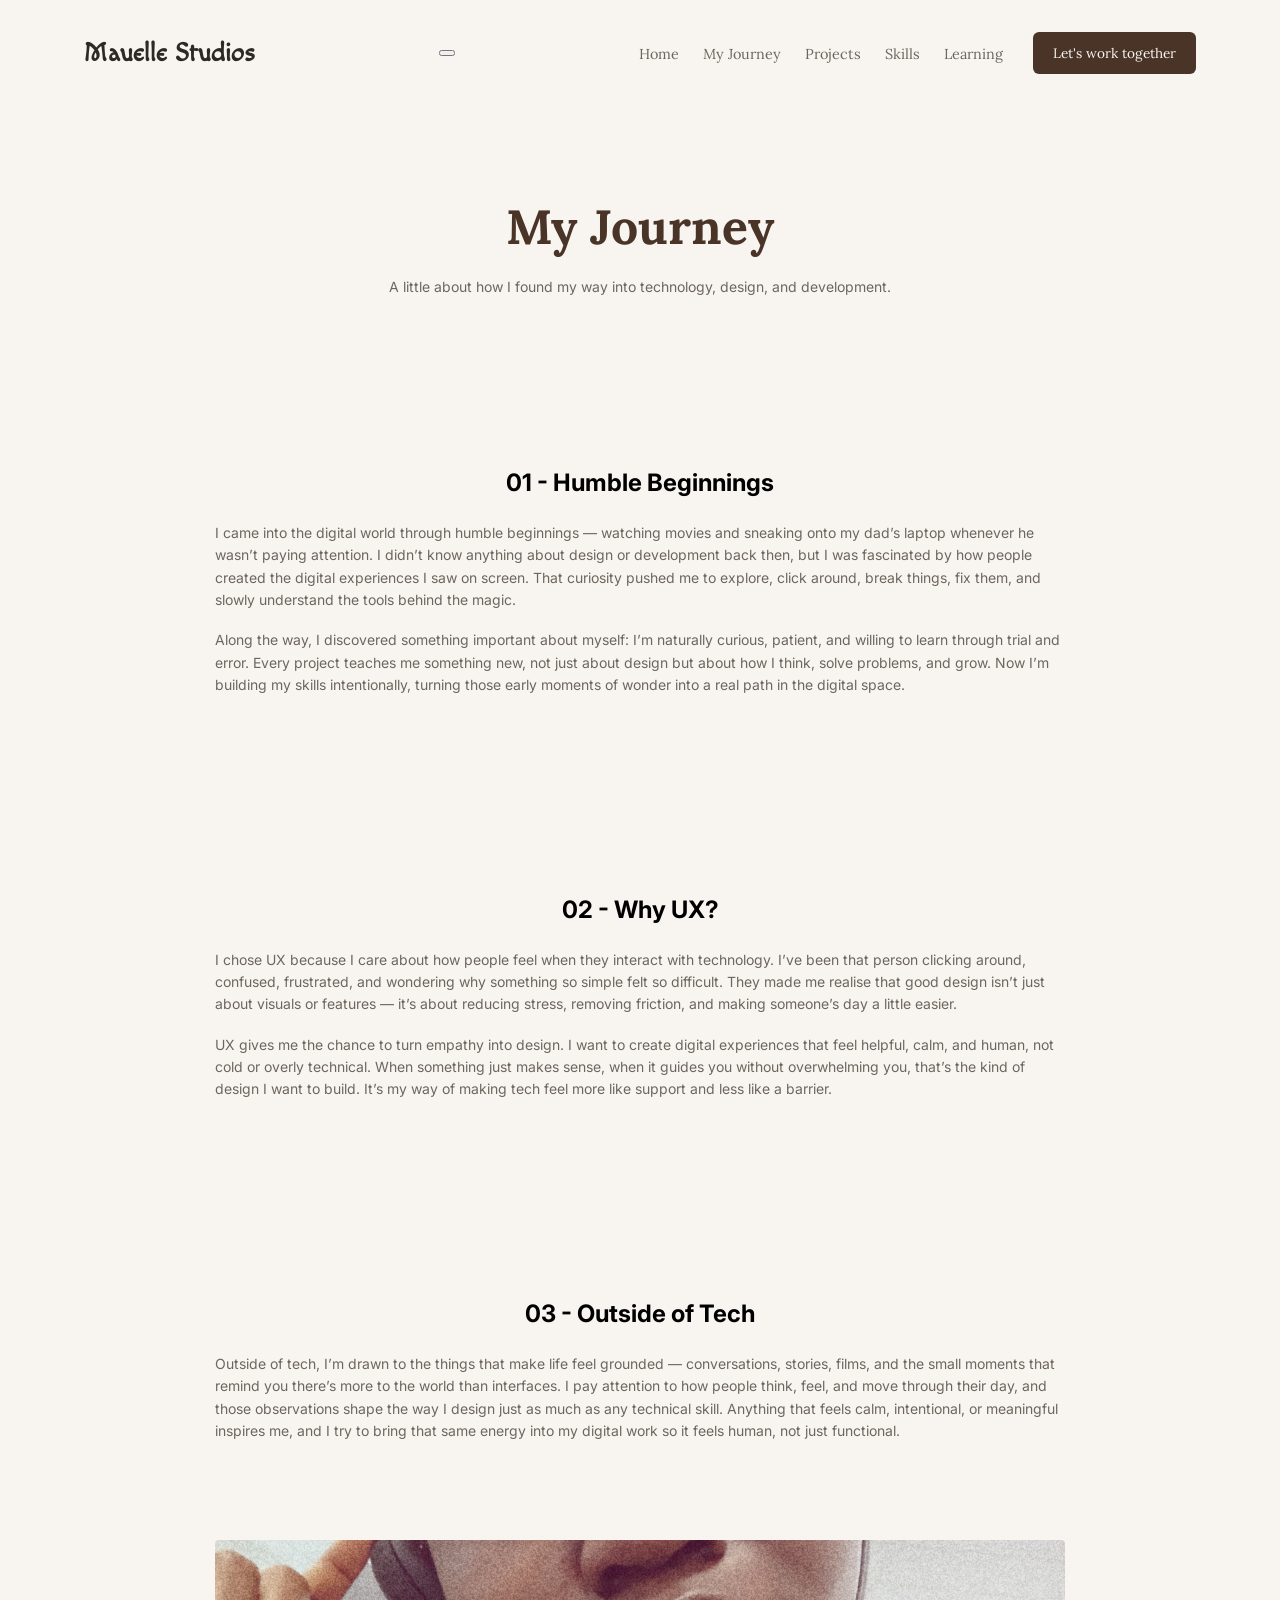
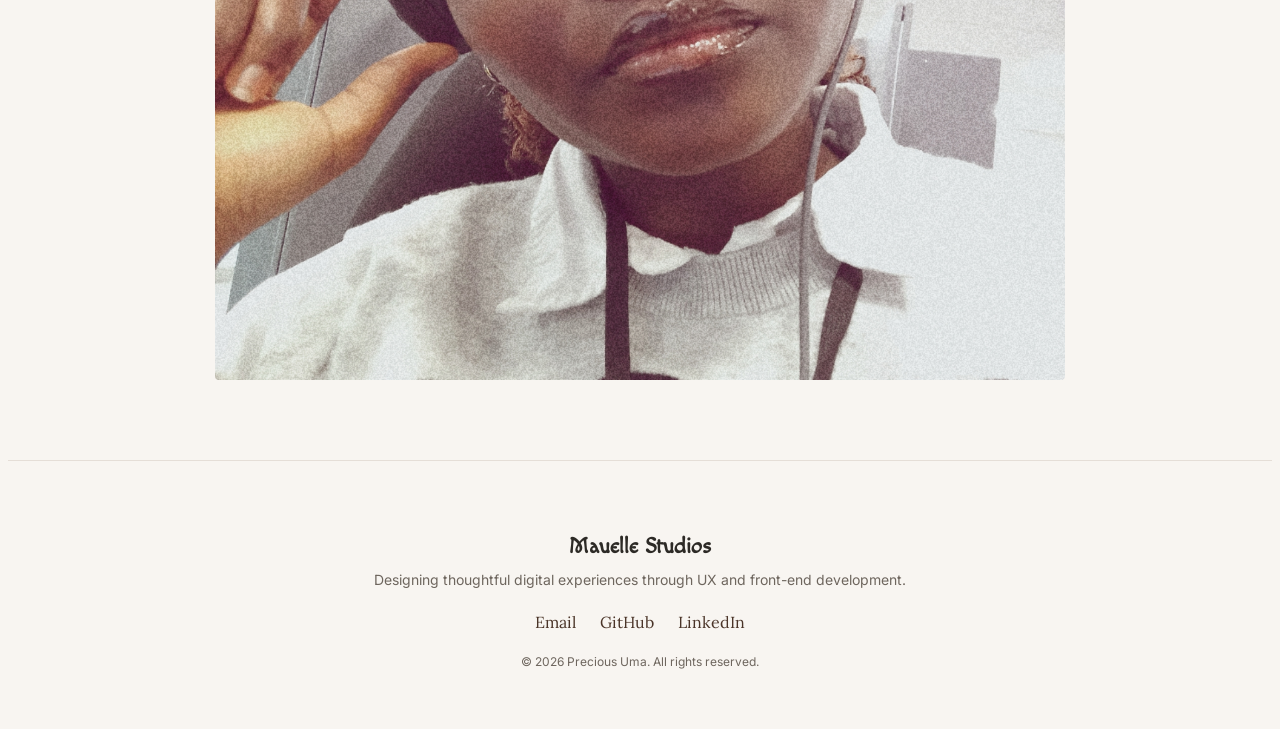
==== commit 49312277: "Version 1 - Complete" ====
--- a/about.html
+++ b/about.html
@@ -1,3 +1,6 @@
+<!DOCTYPE html>
+<html lang="en">
+
 <head>
     <meta charset="UTF-8">
     <meta name="viewport" content="width=device-width, initial-scale=1.0">
@@ -16,113 +19,134 @@
 <!--------------------------------------NAVIGATION-------------------------------------->
 
 <body>
-    <header>
-        <h2>Mauelle Studios</h2>
-        <div class="nav-right">
-            <nav>
+    <header class="site-header">
+        <h2 class="site-brand">Mauelle Studios</h2>
+
+        <button class="menu-toggle" aria-label="Open navigation menu" aria-expanded="false"
+            aria-controls="primary-navigation" type="button">
+            <span></span>
+            <span></span>
+            <span></span>
+        </button>
+
+        <div class="nav-right" id="primary-navigation">
+            <nav aria-label="Main navigation">
                 <ul>
                     <li><a href="index.html">Home</a></li>
                     <li><a href="about.html">My Journey</a></li>
-                    <li><a href="projects.html"> Projects</a></li>
+                    <li><a href="projects.html">Projects</a></li>
                     <li><a href="skills.html">Skills</a></li>
                     <li><a href="learning.html">Learning</a></li>
                 </ul>
             </nav>
-            <a href="contact.html" class="contact-button">Let's work together</a>
+
+            <a href="contact.html" class="contact-button">
+                Let's work together
+            </a>
         </div>
     </header>
-</body>
 
-<main>
+    <main>
 
-    <section class="journey-hero">
-        <h1>My Journey</h1>
-        <p>
-            A little about how I found my way into technology,
-            design, and development.
-        </p>
-    </section>
+        <section class="journey-hero">
+            <h1>My Journey</h1>
+            <p>
+                A little about how I found my way into technology,
+                design, and development.
+            </p>
+        </section>
 
-    <section class="journey-section">
-        <h2>01 - Humble Beginnings</h2>
-
-        <p>
-            I came into the digital world through humble beginnings —
-            watching movies and sneaking onto my dad’s laptop whenever he wasn’t paying attention.
-            I didn’t know anything about design or development back then,
-            but I was fascinated by how people created the digital experiences I saw on screen.
-            That curiosity pushed me to explore, click around, break things, fix them, and slowly understand the tools
-            behind the magic.
-        </p>
-        <p> Along the way, I discovered something important about myself:
-            I’m naturally curious, patient, and willing to learn through trial and error.
-            Every project teaches me something new, not just about design but about how I think, solve problems, and
-            grow.
-            Now I’m building my skills intentionally, turning those early moments of wonder into a real path in the
-            digital space.</p>
-    </section>
-
-    <section class="journey-section">
-        <h2>02 - Why UX?</h2>
-        <p>
-            I chose UX because I care about how people feel when they interact with technology.
-            I’ve been that person clicking around, confused, frustrated, and wondering why something so simple felt so
-            difficult.
-            Those moments stuck with me. They made me realise that good design isn’t just about visuals or features —
-            it’s about reducing stress, removing friction,
-            and making someone’s day a little easier.
-        </p>
-        <p> UX gives me the chance to turn empathy into design. I want to create digital experiences that feel helpful,
-            calm, and human, not cold or overly technical.
-            When something just makes sense, when it guides you without overwhelming you, that’s the kind of design I
-            want to build.
-            It’s my way of making tech feel more like support and less like a barrier.
-    </section>
-
-    <section class="journey-section">
-        <h2>03 - Outside of Tech</h2>
-
-        <p> Outside of tech, I’m drawn to the things that make life feel grounded — conversations, stories, films, and
-            the small moments that remind you there’s more to the world than interfaces.
-            I pay attention to how people think, feel, and move through their day, and those observations shape the way
-            I design just as much as any technical skill.
-            Anything that feels calm, intentional, or meaningful inspires me, and I try to bring that same energy into
-            my digital work so it feels human, not just functional.
-    </section>
-
-    <section class="journey-image">
-        <img src="assets/images/your-image.jpg" alt="Description of image">
-    </section>
-
-    <!--------------------------------------FOOTER-------------------------------------->
-    <footer>
-        <div class="footer-content">
-            <h3>Mauelle Studios</h3>
+        <section class="journey-section">
+            <h2>01 - Humble Beginnings</h2>
 
             <p>
-                Designing thoughtful digital experiences through UX and front-end development.
+                I came into the digital world through humble beginnings —
+                watching movies and sneaking onto my dad’s laptop whenever he wasn’t paying attention.
+                I didn’t know anything about design or development back then,
+                but I was fascinated by how people created the digital experiences I saw on screen.
+                That curiosity pushed me to explore, click around, break things, fix them, and slowly understand the
+                tools
+                behind the magic.
             </p>
+            <p> Along the way, I discovered something important about myself:
+                I’m naturally curious, patient, and willing to learn through trial and error.
+                Every project teaches me something new, not just about design but about how I think, solve problems, and
+                grow.
+                Now I’m building my skills intentionally, turning those early moments of wonder into a real path in the
+                digital space.</p>
+        </section>
 
-            <div class="footer-links">
-                <a href="mailto:preciousche3008@gmail.com">
-                    Email
-                </a>
+        <section class="journey-section">
+            <h2>02 - Why UX?</h2>
+            <p>
+                I chose UX because I care about how people feel when they interact with technology.
+                I’ve been that person clicking around, confused, frustrated, and wondering why something so simple felt
+                so
+                difficult.
+                They made me realise that good design isn’t just about visuals or features
+                —
+                it’s about reducing stress, removing friction,
+                and making someone’s day a little easier.
+            </p>
+            <p> UX gives me the chance to turn empathy into design. I want to create digital experiences that feel
+                helpful,
+                calm, and human, not cold or overly technical.
+                When something just makes sense, when it guides you without overwhelming you, that’s the kind of design
+                I
+                want to build.
+                It’s my way of making tech feel more like support and less like a barrier.
+        </section>
 
-                <a href="https://github.com/preciousuche3008-cloud" target="_blank" rel="noopener noreferrer">
-                    GitHub
-                </a>
+        <section class="journey-section">
+            <h2>03 - Outside of Tech</h2>
 
-                <a href="https://www.linkedin.com/in/precious-uma-b2a4a0311" target="_blank" rel="noopener noreferrer">
-                    LinkedIn
-                </a>
+            <p> Outside of tech, I’m drawn to the things that make life feel grounded — conversations, stories, films,
+                and
+                the small moments that remind you there’s more to the world than interfaces.
+                I pay attention to how people think, feel, and move through their day, and those observations shape the
+                way
+                I design just as much as any technical skill.
+                Anything that feels calm, intentional, or meaningful inspires me, and I try to bring that same energy
+                into
+                my digital work so it feels human, not just functional.
+        </section>
 
+        <section class="journey-image">
+            <img src="assets/images/image.journey.jpg" alt="A photo of Precious Uma, the designer, in a calm setting.">
+        </section>
+
+        <!--------------------------------------FOOTER-------------------------------------->
+        <footer>
+            <div class="footer-content">
+                <h3>Mauelle Studios</h3>
+
+                <p>
+                    Designing thoughtful digital experiences through UX and front-end development.
+                </p>
+
+                <div class="footer-links">
+                    <a href="mailto:preciousche3008@gmail.com">
+                        Email
+                    </a>
+
+                    <a href="https://github.com/preciousuche3008-cloud" target="_blank" rel="noopener noreferrer">
+                        GitHub
+                    </a>
+
+                    <a href="https://www.linkedin.com/in/precious-uma-b2a4a0311" target="_blank"
+                        rel="noopener noreferrer">
+                        LinkedIn
+                    </a>
+
+                </div>
+
+                <p class="copyright">
+                    © 2026 Precious Uma. All rights reserved.
+                </p>
             </div>
+        </footer>
+        <script src="/assets/js/script.js"></script>
+</body>
+</main>
 
-            <p class="copyright">
-                © 2026 Precious Uma. All rights reserved.
-            </p>
-        </div>
-    </footer>
-    </body>
-</main>
-  </html>+</html>
--- a/assets/css/styles.css
+++ b/assets/css/styles.css
@@ -16,68 +16,64 @@
     line-height: 1.6
 }
 
+
 header {
     display: flex;
     justify-content: space-between;
     align-items: center;
-    flex-direction: row;
-    max-width: 1400px;
-    margin: 0 auto;
-    padding: 10px 10px;
-
+    padding: 24px 6%;
+    background-color: #F8F5F1;
 }
 
 header h2 {
+    font-family: "Macondo", serif;
+    font-size: 1.6rem;
     color: #2D2A26;
-    font-size: 24px;
-    font-family: 'Macondo', cursive;
-    font-style: normal;
-}
-
+    margin: 0;
+}
+
+.nav-right {
+    display: flex;
+    align-items: center;
+    gap: 30px;
+}
 
 nav ul {
     display: flex;
-    justify-content: space-between;
-    align-items: center;
-    list-style-type: none;
-    gap: 24px;
-    margin: 0;
-    padding: 0 auto;
-    font-family: 'lora', serif;
-    font-size: 16px;
-    flex-wrap: wrap;
-
-}
-
-.nav-right {
-    display: flex;
-    justify-content: space-between;
     align-items: center;
     gap: 24px;
-    font-family: 'lora', serif;
-    font-size: 16px;
-    flex-wrap: wrap;
+    list-style: none;
+    margin: 0;
+    padding: 0;
 }
 
 nav a {
+    font-family: "Lora", serif;
+    font-size: 0.9rem;
+    color: #6E665E;
     text-decoration: none;
-    color: #2D2A26;
-    text-underline-offset: 9px;
-    text-decoration-thickness: 1px;
+    transition: color 0.3s ease;
+}
+
+nav a:hover {
+    color: #4A3428;
 }
 
 .contact-button {
+    display: inline-block;
+    padding: 12px 20px;
     background-color: #4A3428;
-    color: #FFFFFF;
-    border-radius: 8px;
-    padding: 10px 16px;
-    font-size: 16px;
-    line-height: 1.5;
-    font-family: 'Lora', serif;
+    color: #F8F5F1;
     text-decoration: none;
-    cursor: pointer;
-}
-
+    border-radius: 6px;
+    font-family: "Lora", serif;
+    font-size: 0.85rem;
+    transition: background-color 0.3s ease;
+}
+
+.contact-button:hover {
+    background-color: #6E665E;
+}
 
 .hero-image img {
     width: 200px;
@@ -223,7 +219,7 @@
 
 .project-links a {
     text-decoration: none;
-    font-family: 'Lora, serif';
+    font-family: 'Lora', serif;
     font-size: 15px;
     padding: 10px 16px;
 
@@ -295,11 +291,16 @@
 
 /* My Journey hero */
 .journey-hero {
+    max-width: 1100px;
+
+    margin: 0 auto;
+
+    padding: 100px 20px 70px;
+
     text-align: center;
-    padding: 100px 20px 80px;
-    background-image: url('your-image.jpg');
-    background-size: cover;
-    background-position: center;
+
+    background-color: #F8F5F1;
+    
 }
 
 
@@ -335,13 +336,17 @@
     max-width: 850px;
     margin: 0 auto;
     text-align: center;
+    overflow: hidden;
+    border-radius: 4px;
 }
 
 .journey-image img {
     width: 100%;
+    height: 440px;
+    object-fit: cover;
+    object-position: center;
     display: block;
-    height: 350px;
-    object-fit: cover;
+    filter: brightness(1.08) contrast(0.95);
 }
 
 /*==============================================
@@ -349,11 +354,11 @@
 ==============================================*/
 
 .projects-hero {
+    max-width: 1100px;
+    margin: 0 auto;
+    padding: 100px 20px 70px;
     text-align: center;
-    padding: 100px 20px 80px;
-    background-image: url('your-image.jpg');
-    background-size: cover;
-    background-position: center;
+    background-color: #F8F5F1;
 }
 
 .projects-hero h1 {
@@ -430,14 +435,34 @@
 }
 
 .project-reflection {
-    max-width: 700px;
-    margin: 50px auto 0;
+    max-width: 650px;
+
+    margin: 90px auto 40px;
+
+    padding-top: 35px;
+
     text-align: center;
-}
-
-.project-reflection h3 {
-    font-size: 22px;
-    margin-bottom: 12px;
+
+    border-top: 1px solid #E5DDD5;
+}
+
+.project-reflection p {
+    margin: 0 0 12px;
+    font-family: "Lora", serif;
+    font-size: 1.1rem;
+    font-weight: 500;
+    line-height: 1.6;
+    color: #4A3428;
+}
+
+.project-reflection span {
+    display: block;
+    max-width: 500px;
+    margin: 0 auto;
+    font-family: "Inter", sans-serif;
+    font-size: 0.8rem;
+    line-height: 1.7;
+    color: #7A716A;
 }
 
 .projects-closing {
@@ -468,7 +493,7 @@
     transition: all 0.2s ease;
 }
 
-.project- a:hover {
+.project-info a:hover {
     transform: translateY(-2px);
 }
 
@@ -477,11 +502,11 @@
 ================================ */
 
 .skills-hero {
+    max-width: 1100px;
+    margin: 0 auto;
+    padding: 100px 20px 70px;
     text-align: center;
-    padding: 100px 20px 80px;
-    background-image: url('your-image.jpg');
-    background-size: cover;
-    background-position: center;
+    background-color: #F8F5F1;
 }
 
 .skills-hero h1 {
@@ -529,12 +554,36 @@
     border-radius: 12px;
 }
 
+
 .skills-card h3 {
     margin-bottom: 10px;
+    text-align: center;
 }
 
 .skills-card p {
     margin: 0;
+    text-align: center;
+}
+
+.skill-logo {
+    width: 75px;
+    height: 75px;
+
+    display: flex;
+    align-items: center;
+    justify-content: center;
+
+    margin: 0 auto 22px;
+
+    border-radius: 50%;
+    background-color: #F8F5F1;
+}
+
+.skill-logo img {
+    width: 60px;
+    height: 60px;
+    object-fit: contain;
+    border-radius: 50%;
 }
 
 .skills-learning {
@@ -559,7 +608,6 @@
     line-height: 1.6;
 }
 
-/* Subtle visual treatment */
 .skills-learning {
     border-top: 1px solid #E5DED7;
     border-bottom: 1px solid #E5DED7;
@@ -607,240 +655,448 @@
     margin-top: 20px;
 }
 
-/* ================================
-    LEARNING PAGE
-================================ */
+/* =================================
+   LEARNING PAGE
+================================= */
+
 
 .learning-hero {
+    max-width: 1100px;
+
+    margin: 0 auto;
+
+    padding: 100px 20px 70px;
+
     text-align: center;
-    padding: 100px 20px 80px;
-    /* increased for better hierarchy */
-    background-image: url('your-image.jpg');
-    background-size: cover;
-    background-position: center;
-    max-width: 1100px;
-    margin: 0 auto;
+
+    background-color: #F8F5F1;
 }
 
 .learning-hero h1 {
     font-size: 3.2rem;
     margin-bottom: 28px;
-    /* smoother rhythm */
     font-family: 'Lora', serif;
     color: #4A3428;
 }
 
 .learning-hero p {
     max-width: 650px;
-    margin: 10px auto 0;
-    /* added breathing room */
+
+    margin: 0 auto;
+
+    font-family: "Inter", sans-serif;
+    font-size: 1rem;
     line-height: 1.7;
-}
+
+    color: #6E665E;
+}
+
+
+/* =================================
+   GENERAL LEARNING SECTIONS
+================================= */
 
 .learning-section {
-    max-width: 1000px;
+    max-width: 1100px;
+
     margin: 0 auto;
-    padding: 80px 20px;
-    /* consistent spacing scale */
-}
+
+    padding: 70px 20px;
+}
+
+
+/* Section introduction */
+
+.learning-intro {
+    margin-bottom: 40px;
+
+    text-align: center;
+}
+
+.learning-intro h2 {
+    margin: 0;
+
+    font-family: "Lora", serif;
+    font-size: clamp(1.9rem, 4vw, 2.4rem);
+    font-weight: 500;
+
+    color: #2D2A26;
+}
+
+
+/* Small editorial labels */
 
 .learning-section .section-label {
     display: block;
-    font-size: 11px;
+
+    margin-bottom: 10px;
+
+    font-family: "Inter", sans-serif;
+    font-size: 0.7rem;
+    font-weight: 500;
+
     letter-spacing: 1.5px;
+    text-transform: uppercase;
+
     color: #7A5A48;
-    margin-bottom: 6px;
-    /* increased slightly */
-    text-transform: uppercase;
-}
-
-.learning-intro {
-    text-align: center;
-    margin-bottom: 35px;
-}
-
-.learning-intro h2 {
-    font-size: 2rem;
-    margin-bottom: 20px;
-}
-
-.learning-content {
-    text-align: left;
-}
-
-.learning-content h3 {
-    font-size: 1.6rem;
-    font-family: 'Lora', serif;
-    margin-bottom: 10px;
-    /* improved spacing */
-}
-
-.currently-learning {
+}
+
+
+/* =================================
+   FRONT-END — CURRENTLY LEARNING
+================================= */
+
+.frontend-learning .learning-intro {
+    margin-bottom: 40px;
+}
+
+.frontend-learning .learning-intro h2 {
+    margin: 0;
+
+    font-family: "Lora", serif;
+    font-size: 2.2rem;
+    font-weight: 500;
+
+    color: #2D2A26;
+}
+
+
+/* Currently learning feature */
+
+.frontend-learning .currently-learning {
     display: grid;
-    grid-template-columns: 160px 1fr;
+    grid-template-columns: 120px 1fr;
     align-items: center;
     gap: 20px;
-    background-color: #EDE6E0;
-    padding: 25px;
-    /* increased for better presence */
-    border-radius: 12px;
-    transition: transform 0.2s ease;
-}
-
-.currently-learning:hover {
-    transform: translateY(-2px);
-}
-
-.learning-icon {
-    width: 120px;
-    height: 120px;
-    padding: 20px;
-    background-color: #E5D8CC;
-    border-radius: 50%;
-}
-
-.learning-content-grid {
-    display: grid;
-    grid-template-columns: 1fr 1fr;
-    gap: 50px;
-    align-items: center;
-    background-color: #EDE6E0;
-    padding: 55px;
-    /* increased for balance */
-    border-radius: 12px;
-}
-
-.learning-image {
-    min-height: 280px;
-    background-color: #E5D8CC;
-    border-radius: 10px;
+
+    max-width: 900px;
+    margin: 0 auto;
+
+    padding: 45px 0;
+
+    border-top: 1px solid #D8CDC3;
+    border-bottom: 1px solid #D8CDC3;
+}
+
+
+.frontend-learning .learning-icon {
+    width: 100px;
+    height: 100px;
+
     display: flex;
     align-items: center;
     justify-content: center;
-}
+
+    margin: 0 auto 22px;
+
+    border-radius: 50%;
+
+    background-color: #F8F5F1;
+}
+
+.frontend-learning .learning-icon img {
+    width: 85px;
+    height: 85px;
+
+    object-fit: contain;
+
+    border-radius: 0;
+}
+
+
+.frontend-learning .learning-content {
+    text-align: left;
+}
+
+.frontend-learning .learning-content .section-label {
+    display: block;
+
+    margin-bottom: 10px;
+
+    font-family: "Inter", sans-serif;
+    font-size: 0.7rem;
+    font-weight: 500;
+
+    letter-spacing: 1.5px;
+    text-transform: uppercase;
+
+    color: #7A5A48;
+}
+
+.frontend-learning .learning-content h3 {
+    margin: 0 0 8px;
+
+    font-family: "Lora", serif;
+    font-size: 2rem;
+    font-weight: 500;
+
+    color: #2D2A26;
+}
+
+.frontend-learning .learning-tech {
+    margin: 0 0 16px;
+
+    font-family: "Inter", sans-serif;
+    font-size: 0.8rem;
+
+    color: #7A5A48;
+}
+
+.frontend-learning .learning-content>p:last-child {
+    max-width: 560px;
+
+    margin: 0;
+
+    font-family: "Inter", sans-serif;
+    font-size: 0.95rem;
+    line-height: 1.8;
+
+    color: #6E665E;
+}
+
+
+.learning-content-grid {
+    display: grid;
+
+    grid-template-columns: 1fr 1fr;
+
+    align-items: center;
+
+    gap: 70px;
+}
+
+
+
+.learning-image {
+    min-height: 320px;
+
+    display: flex;
+
+    align-items: center;
+    justify-content: center;
+
+    overflow: hidden;
+
+    background-color: #E5D8CC;
+
+    border-radius: 16px;
+}
+
+.learning-image img {
+    width: 100%;
+    height: 100%;
+
+    object-fit: cover;
+
+    border-radius: 0;
+}
+
+
+/* Notes */
 
 .learning-notes {
-    max-width: 500px;
+    max-width: 480px;
 }
 
 .learning-notes p {
-    line-height: 1.7;
-    margin-bottom: 24px;
-    /* improved rhythm */
-}
-
+    margin: 0 0 24px;
+
+    font-family: "Inter", sans-serif;
+    font-size: 0.95rem;
+    line-height: 1.8;
+
+    color: #6E665E;
+}
+
+.learning-notes p:last-child {
+    margin-bottom: 0;
+}
+
+
+/* =================================
+   LEARNING JOURNEY
+================================= */
 
 .learning-timeline {
     position: relative;
+
     display: grid;
+
     grid-template-columns: repeat(5, 1fr);
-    gap: 20px;
-    padding-top: 35px;
-}
+
+    gap: 30px;
+
+    padding-top: 55px;
+}
+
+
+/* Horizontal timeline line */
 
 .learning-timeline::before {
     content: "";
 
     position: absolute;
-    top: 43px;
-    left: 10%;
-    right: 10%;
-
-    height: 2px;
+
+    top: 63px;
+
+    left: 5%;
+    right: 5%;
+
+    height: 1px;
+
+    background-color: #D8CDC3;
+}
+
+
+/* Timeline item */
+
+.learning-step {
+    position: relative;
+
+    text-align: center;
+}
+
+
+/* Timeline circle */
+
+.step-number {
+    position: relative;
+
+    z-index: 2;
+
+    display: flex;
+
+    align-items: center;
+    justify-content: center;
+
+    width: 18px;
+    height: 18px;
+
+    margin: 0 auto 30px;
+
+    border: 4px solid #F8F5F1;
+
+    border-radius: 50%;
+
     background-color: #7A5A48;
-}
-
-.step-number {
-    display: block;
-
-    width: 16px;
-    height: 16px;
-
-    margin: 0 auto 25px;
-
-    background-color: #7A5A48;
-    border-radius: 50%;
 
     font-size: 0;
 }
 
-.learning-step {
-    text-align: center;
-}
+
+/* Timeline heading */
 
 .learning-step h3 {
-    margin-bottom: 12px;
-}
+    margin: 0 0 12px;
+
+    font-family: "Lora", serif;
+
+    font-size: 1.25rem;
+    font-weight: 500;
+
+    color: #2D2A26;
+}
+
+
+/* Timeline description */
 
 .learning-step p {
-    margin: 0;
-    line-height: 1.6;
-}
-
-.learning.section .learning-intro {
-    margin-bottom: 35px;
-}
+    max-width: 170px;
+
+    margin: 0 auto;
+
+    font-family: "Inter", sans-serif;
+
+    font-size: 0.9rem;
+    line-height: 1.7;
+
+    color: #6E665E;
+}
+
+
+/* =================================
+   LEARNING CLOSING
+================================= */
 
 .learning-closing {
     max-width: 1000px;
-    margin: 40px auto 80px;
-    padding: 50px 20px;
+
+    margin: 40px auto 100px;
+
+    padding: 60px 50px;
+
     text-align: center;
-}
+
+    background-color: #EDE6E0;
+
+    border-radius: 16px;
+}
+
+
+/* Closing label */
 
 .closing-label {
     display: block;
-    font-size: 11px;
+
+    margin-bottom: 20px;
+
+    font-family: "Inter", sans-serif;
+
+    font-size: 0.7rem;
+    font-weight: 500;
+
     letter-spacing: 1.5px;
+
     text-transform: uppercase;
+
     color: #7A5A48;
-    margin-bottom: 18px;
-}
-
-.learning-closing {
-    max-width: 1000px;
-    margin: 80px auto 100px;
-    /* more intentional spacing */
-    padding: 50px 20px;
-    text-align: center;
-}
-
-.closing-label {
-    display: block;
-    font-size: 11px;
-    letter-spacing: 1.5px;
-    text-transform: uppercase;
-    color: #7A5A48;
-    margin-bottom: 20px;
-}
+}
+
+
+/* Closing statement */
 
 .closing-statement {
-    font-family: 'Lora', serif;
-    font-size: 1.4rem;
-    line-height: 1.5;
-    max-width: 600px;
+    max-width: 650px;
+
     margin: 0 auto;
-}
+
+    font-family: "Lora", serif;
+
+    font-size: clamp(1.2rem, 2vw, 1.5rem);
+
+    line-height: 1.6;
+
+    color: #2D2A26;
+}
+
+
+/* Closing decorative symbol */
 
 .closing-symbol {
     display: block;
-    margin-top: 24px;
+
+    margin-top: 28px;
+
+    font-size: 1rem;
+
     color: #7A5A48;
 }
+
 
 /* =========================
    CONTACT HERO
    ========================= */
 
 .contact-hero {
+    max-width: 1100px;
+
+    margin: 0 auto;
+
+    padding: 100px 20px 70px;
+
     text-align: center;
-    padding: 100px 20px 80px;
-    /* increased for better hierarchy */
-    background-image: url('your-image.jpg');
-    background-size: cover;
-    background-position: center;
-    max-width: 1100px;
-    margin: 0 auto;
+
+    background-color: #F8F5F1;
 }
 
 .contact-hero h1 {
@@ -1036,88 +1292,960 @@
     font-size: 12px;
 }
 
-
-
-
-
-
-
-
-
-
-
-
-
-
-
-
-
-
-
-
-
-
-
-
-
-
-
-
-
-
-
-
-
-
-
-
-
-
-
-
-
-
-
-
-
-
-
-
-
-
-
-
-
-
-
-
-
-
-
-
-
-
-
-
-
-
-
-
-
-
-
-
-
-
-
-
-
-
-
-
-
-
-
+/* =========================
+   CASE STUDY HEADER
+========================= */
+
+.case-header {
+    display: flex;
+    justify-content: space-between;
+    align-items: center;
+
+    padding: 28px 8%;
+
+    background-color: #F8F5F1;
+
+    border-bottom: 1px solid #E5DDD5;
+}
+
+.site-logo {
+    font-family: "Macondo", serif;
+    font-size: 1.5rem;
+    color: #2D2A26;
+    text-decoration: none;
+}
+
+.back-to-projects {
+    font-family: "Inter", sans-serif;
+    font-size: 0.9rem;
+    color: #6E665E;
+    text-decoration: none;
+
+    transition: color 0.3s ease;
+}
+
+.back-to-projects:hover {
+    color: #4A3428;
+}
+
+
+/* =========================
+   CASE STUDY HERO
+========================= */
+
+.case-hero {
+    padding: 100px 8% 80px;
+    background-color: #F8F5F1;
+}
+
+.case-hero-content {
+    max-width: 850px;
+    margin: 0 auto;
+    text-align: center;
+}
+
+.case-eyebrow {
+    margin: 0 0 22px;
+
+    font-family: "Inter", sans-serif;
+    font-size: 0.72rem;
+    font-weight: 500;
+    letter-spacing: 2px;
+    text-transform: uppercase;
+
+    color: #7A5A48;
+}
+
+.case-hero h1 {
+    margin: 0;
+
+    font-family: "Lora", serif;
+    font-size: clamp(3rem, 6vw, 5rem);
+    font-weight: 600;
+    line-height: 1.1;
+
+    color: #2D2A26;
+}
+
+.case-subtitle {
+    max-width: 650px;
+    margin: 25px auto 0;
+
+    font-family: "Inter", sans-serif;
+    font-size: 1rem;
+    line-height: 1.7;
+
+    color: #7A5A48;
+}
+
+.case-intro {
+    max-width: 720px;
+    margin: 30px auto 0;
+
+    font-family: "Inter", sans-serif;
+    font-size: 1rem;
+    line-height: 1.8;
+
+    color: #6E665E;
+}
+
+
+/* =========================
+   CASE STUDY TAGS
+========================= */
+
+.case-tags {
+    display: flex;
+    justify-content: center;
+    flex-wrap: wrap;
+
+    gap: 10px;
+
+    margin-top: 35px;
+}
+
+.case-tags span {
+    padding: 9px 17px;
+
+    background-color: #EDE6E0;
+    border-radius: 50px;
+
+    font-family: "Inter", sans-serif;
+    font-size: 0.78rem;
+
+    color: #4A3428;
+}
+
+
+/* =========================
+   HERO IMAGE
+========================= */
+
+.case-hero-image {
+    display: block;
+    width: 100%;
+    max-width: 1100px;
+    height: auto;
+
+    margin: 70px auto 0;
+
+    border-radius: 16px;
+    border: 1px solid #E5DDD5;
+
+    box-shadow: 0 12px 30px rgba(45, 42, 38, 0.08);
+}
+
+.case-hero-image img {
+    display: block;
+
+    width: 100%;
+    height: auto;
+}
+
+/* ---------- Project Overview ---------- */
+
+.project-overview {
+    padding: 80px 8%;
+    background-color: #F8F5F1;
+
+    border-top: 1px solid #E5DDD5;
+    border-bottom: 1px solid #E5DDD5;
+}
+
+.section-label {
+    margin-bottom: 45px;
+}
+
+.section-label span {
+    font-family: "Inter", sans-serif;
+    font-size: 0.7rem;
+    font-weight: 500;
+    letter-spacing: 1.8px;
+    text-transform: uppercase;
+
+    color: #7A5A48;
+}
+
+.overview-grid {
+    display: grid;
+
+    grid-template-columns: repeat(4, 1fr);
+
+    gap: 40px;
+
+    max-width: 1100px;
+}
+
+.overview-item {
+    padding-right: 30px;
+
+    border-right: 1px solid #E5DDD5;
+}
+
+.overview-item:last-child {
+    border-right: none;
+}
+
+.overview-item p {
+    margin: 0 0 12px;
+
+    font-family: "Inter", sans-serif;
+    font-size: 0.7rem;
+    font-weight: 500;
+    letter-spacing: 1.5px;
+    text-transform: uppercase;
+
+    color: #7A5A48;
+}
+
+.overview-item h3 {
+    margin: 0;
+
+    font-family: "Lora", serif;
+    font-size: 1.05rem;
+    font-weight: 500;
+    line-height: 1.5;
+
+    color: #2D2A26;
+}
+
+/* =========================
+   01 — CONTEXT
+========================= */
+
+.case-section {
+    padding: 110px 8%;
+    background-color: #F8F5F1;
+}
+
+.case-context {
+    display: grid;
+    grid-template-columns: 180px 1fr;
+    gap: 80px;
+
+    max-width: 1200px;
+    margin: 0 auto;
+}
+
+.case-section .section-label {
+    margin: 0;
+}
+
+.case-section-content {
+    max-width: 760px;
+}
+
+.case-section-content h2 {
+    margin: 0 0 30px;
+
+    font-family: "Lora", serif;
+    font-size: clamp(2rem, 4vw, 3.2rem);
+    font-weight: 500;
+    line-height: 1.2;
+
+    color: #2D2A26;
+}
+
+.case-section-content p {
+    margin: 0 0 20px;
+
+    font-family: "Inter", sans-serif;
+    font-size: 1rem;
+    line-height: 1.8;
+
+    color: #6E665E;
+}
+
+.case-section-content p:last-child {
+    margin-bottom: 0;
+}
+
+
+
+/* =========================
+   02 — THE CHALLENGE
+========================= */
+
+.case-challenge {
+    border-top: 1px solid #E5DDD5;
+}
+
+.case-challenge .case-section-content {
+    margin-bottom: 70px;
+}
+
+
+/* =========================
+   PROJECT GOALS
+========================= */
+
+.goals-grid {
+    display: grid;
+
+    grid-template-columns: repeat(4, 1fr);
+
+    gap: 0;
+
+    max-width: 1100px;
+    margin: 0 auto;
+}
+
+.goal {
+    padding: 30px;
+
+    border-top: 1px solid #E5DDD5;
+    border-right: 1px solid #E5DDD5;
+}
+
+.goal:first-child {
+    border-left: 1px solid #E5DDD5;
+}
+
+.goal:last-child {
+    border-right: 1px solid #E5DDD5;
+}
+
+.goal>span {
+    display: block;
+
+    margin-bottom: 35px;
+
+    font-family: "Inter", sans-serif;
+    font-size: 0.7rem;
+    letter-spacing: 1.5px;
+
+    color: #7A5A48;
+}
+
+.goal h3 {
+    margin: 0 0 15px;
+
+    font-family: "Lora", serif;
+    font-size: 1.2rem;
+    font-weight: 500;
+
+    color: #2D2A26;
+}
+
+.goal p {
+    margin: 0;
+
+    font-family: "Inter", sans-serif;
+    font-size: 0.85rem;
+    line-height: 1.7;
+
+    color: #6E665E;
+}
+
+/* =========================
+   03 — THE APPROACH
+========================= */
+
+.case-approach {
+    border-top: 1px solid #E5DDD5;
+}
+
+.process-grid {
+    display: grid;
+
+    grid-template-columns: repeat(3, 1fr);
+
+    max-width: 1100px;
+    margin: 70px auto 0;
+
+    border-top: 1px solid #E5DDD5;
+    border-bottom: 1px solid #E5DDD5;
+}
+
+.process-card {
+    padding: 40px 35px;
+
+    border-right: 1px solid #E5DDD5;
+}
+
+.process-card:first-child {
+    border-left: 1px solid #E5DDD5;
+}
+
+.process-card:last-child {
+    border-right: none;
+}
+
+.process-number {
+    display: block;
+
+    margin-bottom: 45px;
+
+    font-family: "Inter", sans-serif;
+    font-size: 0.7rem;
+    letter-spacing: 1.5px;
+
+    color: #7A5A48;
+}
+
+.process-card h3 {
+    margin: 0 0 15px;
+
+    font-family: "Lora", serif;
+    font-size: 1.5rem;
+    font-weight: 500;
+
+    color: #2D2A26;
+}
+
+.process-card p {
+    margin: 0;
+
+    font-family: "Inter", sans-serif;
+    font-size: 0.88rem;
+    line-height: 1.7;
+
+    color: #6E665E;
+}
+
+/* =========================
+   04 — DESIGN & DEVELOPMENT
+========================= */
+
+.case-design {
+    border-top: 1px solid #E5DDD5;
+}
+
+.case-design>.case-section-content {
+    margin-bottom: 80px;
+}
+
+.design-process-item {
+    display: grid;
+
+    grid-template-columns: 80px 1fr;
+
+    gap: 40px;
+
+    max-width: 1100px;
+
+    margin: 0 auto;
+
+    padding: 80px 0;
+
+    border-top: 1px solid #E5DDD5;
+}
+
+.process-content {
+    max-width: 850px;
+}
+
+.process-number {
+    font-family: "Inter", sans-serif;
+    font-size: 0.7rem;
+    letter-spacing: 1.5px;
+
+    color: #7A5A48;
+}
+
+.design-label {
+    margin: 55px 0 15px;
+
+    font-family: "Inter", sans-serif;
+    font-size: 0.7rem;
+    font-weight: 500;
+    letter-spacing: 1.5px;
+    text-transform: uppercase;
+
+    color: #7A5A48;
+}
+
+.process-content h3 {
+    max-width: 700px;
+
+    margin: 0 0 20px;
+
+    font-family: "Lora", serif;
+    font-size: 2rem;
+    font-weight: 500;
+    line-height: 1.3;
+
+    color: #2D2A26;
+}
+
+.process-content>p {
+    max-width: 700px;
+
+    margin: 0;
+
+    font-family: "Inter", sans-serif;
+    font-size: 0.95rem;
+    line-height: 1.8;
+
+    color: #6E665E;
+}
+
+
+/* =========================
+   PROCESS IMAGES
+========================= */
+
+.process-image {
+    width: 100%;
+    margin-top: 40px;
+    overflow: hidden;
+    border-radius: 14px;
+    box-shadow: 0 8px 25px rgba(45, 42, 38, 0.08);
+    border: 1px solid #E5DDD5;
+}
+
+.process-image img {
+    display: block;
+
+    width: 100%;
+    height: auto;
+
+}
+
+
+/* =========================
+   FEEDBACK
+========================= */
+
+.process-feedback {
+    max-width: 700px;
+
+    margin-top: 40px;
+
+    padding-top: 30px;
+
+    border-top: 1px solid #E5DDD5;
+}
+
+.process-feedback p:last-child {
+    margin-bottom: 0;
+}
+
+
+/* =========================
+   DEVELOPMENT TOOLS
+========================= */
+
+.development-tools {
+    display: flex;
+
+    flex-wrap: wrap;
+
+    gap: 10px;
+
+    margin-top: 30px;
+}
+
+.development-tools span {
+    padding: 8px 14px;
+
+    background-color: #EDE6E0;
+
+    border-radius: 50px;
+
+    font-family: "Inter", sans-serif;
+    font-size: 0.75rem;
+
+    color: #4A3428;
+}
+
+/* =========================
+   05 — VISUAL SYSTEM
+========================= */
+
+.visual-system {
+    border-top: 1px solid #E5DDD5;
+}
+
+.visual-system .case-section-content {
+    margin-bottom: 70px;
+}
+
+
+/* =========================
+   COLOUR SYSTEM
+========================= */
+
+.colour-system {
+    display: grid;
+
+    grid-template-columns: repeat(3, 1fr);
+
+    max-width: 1100px;
+
+    margin: 0 auto;
+
+    border-top: 1px solid #E5DDD5;
+    border-bottom: 1px solid #E5DDD5;
+}
+
+.colour-item {
+    padding: 35px;
+
+    border-right: 1px solid #E5DDD5;
+}
+
+.colour-item:first-child {
+    border-left: 1px solid #E5DDD5;
+}
+
+.colour-item:last-child {
+    border-right: none;
+}
+
+.colour-swatch {
+    width: 100%;
+    height: 180px;
+
+    margin-bottom: 25px;
+
+    border-radius: 10px;
+}
+
+.colour-ivory {
+    background-color: #F8F5F1;
+    border: 1px solid #D8CEC5;
+}
+
+.colour-brown {
+    background-color: #4A3428;
+}
+
+.colour-beige {
+    background-color: #EDE6E0;
+    border: 1px solid #D8CEC5;
+}
+
+.colour-item p {
+    margin: 0 0 6px;
+
+    font-family: "Lora", serif;
+    font-size: 1rem;
+
+    color: #2D2A26;
+}
+
+.colour-item span {
+    font-family: "Inter", sans-serif;
+    font-size: 0.75rem;
+
+    color: #7A5A48;
+}
+
+
+/* =========================
+   TYPOGRAPHY SYSTEM
+========================= */
+
+.type-system {
+    display: grid;
+
+    grid-template-columns: repeat(3, 1fr);
+
+    max-width: 1100px;
+
+    margin: 70px auto 0;
+
+    gap: 50px;
+}
+
+.type-item {
+    padding-top: 30px;
+
+    border-top: 1px solid #E5DDD5;
+}
+
+.type-item h3 {
+    margin: 20px 0 12px;
+
+    color: #2D2A26;
+}
+
+.type-item>p:last-child {
+    margin: 0;
+
+    font-family: "Inter", sans-serif;
+    font-size: 0.85rem;
+    line-height: 1.7;
+
+    color: #6E665E;
+}
+
+
+/* Typography examples */
+
+.type-lora {
+    font-family: "Lora", serif;
+    font-size: 2.5rem;
+    font-weight: 500;
+}
+
+.type-inter {
+    font-family: "Inter", sans-serif;
+    font-size: 2.5rem;
+    font-weight: 500;
+}
+
+.type-macondo {
+    font-family: "Macondo", serif;
+    font-size: 2.5rem;
+    font-weight: 400;
+}
+
+/* =========================
+   FINAL SOLUTION
+========================= */
+
+.case-outcome {
+    border-top: 1px solid #E5DDD5;
+}
+
+
+/* Final Solution introduction */
+
+.final-solution-content {
+    margin-bottom: 0;
+}
+
+
+/* Project links */
+
+.case-links {
+    display: flex;
+    align-items: center;
+    gap: 20px;
+
+    margin-top: 25px;
+}
+
+.case-links a {
+    display: inline-block;
+
+    padding: 12px 20px;
+
+    border: 1px solid #4A3428;
+    border-radius: 6px;
+
+    font-family: "Inter", sans-serif;
+    font-size: 0.8rem;
+    text-decoration: none;
+
+    color: #4A3428;
+
+    transition: all 0.3s ease;
+}
+
+.case-links a:first-child {
+    background-color: #4A3428;
+    color: #F8F5F1;
+}
+
+.case-links a:hover {
+    background-color: #4A3428;
+    color: #F8F5F1;
+}
+
+
+/* =========================
+   FINAL SHOWCASE
+========================= */
+
+.final-showcase {
+    max-width: 1100px;
+
+    margin: 55px auto 80px;
+}
+
+.final-showcase .design-label {
+    margin: 0 0 15px;
+}
+
+/* Final portfolio image */
+
+.final-image {
+    width: 100%;
+    overflow: hidden;
+    border-radius: 16px;
+    border: 1px solid #E5DDD5;
+    box-shadow: 0 12px 35px rgba(45, 42, 38, 0.08);
+    background-color: #EDE6E0;
+}
+
+.final-image img {
+    display: block;
+    width: 100%;
+    height: auto;
+}
+
+/* Final portfolio image */
+
+.image-placeholder {
+    width: 100%;
+    display: flex;
+    justify-content: center;
+    overflow: hidden;
+    border-radius: 20px;
+    background-color: #EDE6E0;
+}
+
+.image-placeholder img {
+    display: block;
+    width: 100%;
+    height: auto;
+}
+
+/* =========================
+   KEY OUTCOMES
+========================= */
+
+.outcome-grid {
+    display: grid;
+
+    grid-template-columns: repeat(3, 1fr);
+
+    max-width: 1100px;
+
+    margin: 0 auto;
+
+    border-top: 1px solid #E5DDD5;
+    border-bottom: 1px solid #E5DDD5;
+}
+
+.outcome-grid article {
+    padding: 40px 35px;
+
+    border-right: 1px solid #E5DDD5;
+}
+
+.outcome-grid article:first-child {
+    border-left: 1px solid #E5DDD5;
+}
+
+.outcome-grid article:last-child {
+    border-right: none;
+}
+
+.outcome-grid article>span {
+    display: block;
+
+    margin-bottom: 40px;
+
+    font-family: "Inter", sans-serif;
+    font-size: 0.7rem;
+    letter-spacing: 1.5px;
+
+    color: #7A5A48;
+}
+
+.outcome-grid h3 {
+    margin: 0 0 15px;
+
+    font-family: "Lora", serif;
+    font-size: 1.3rem;
+    font-weight: 500;
+
+    color: #2D2A26;
+}
+
+.outcome-grid p {
+    margin: 0;
+
+    font-family: "Inter", sans-serif;
+    font-size: 0.85rem;
+    line-height: 1.7;
+
+    color: #6E665E;
+}
+
+/* =========================
+   07 — REFLECTION
+========================= */
+
+.case-reflection {
+    border-top: 1px solid #E5DDD5;
+}
+
+.reflection-grid {
+    display: grid;
+
+    grid-template-columns: repeat(2, 1fr);
+
+    gap: 80px;
+
+    max-width: 1000px;
+
+    margin: 0 auto 80px;
+}
+
+.reflection-item {
+    padding-top: 30px;
+
+    border-top: 1px solid #E5DDD5;
+}
+
+.reflection-item h3 {
+    max-width: 450px;
+
+    margin: 20px 0;
+
+    font-family: "Lora", serif;
+    font-size: 1.7rem;
+    font-weight: 500;
+    line-height: 1.3;
+
+    color: #2D2A26;
+}
+
+.reflection-item>p:last-child {
+    max-width: 500px;
+
+    margin: 0;
+
+    font-family: "Inter", sans-serif;
+    font-size: 0.9rem;
+    line-height: 1.8;
+
+    color: #6E665E;
+}
+
+
+/* =========================
+   NEXT STEPS
+========================= */
+
+.next-steps {
+    max-width: 1000px;
+
+    margin: 0 auto;
+
+    padding: 50px;
+
+    background-color: #EDE6E0;
+
+    border-radius: 16px;
+}
+
+.next-steps h3 {
+    margin: 15px 0;
+
+    font-family: "Lora", serif;
+    font-size: 2rem;
+    font-weight: 500;
+
+    color: #2D2A26;
+}
+
+.next-steps>p:last-child {
+    max-width: 650px;
+
+    margin: 0;
+
+    font-family: "Inter", sans-serif;
+    font-size: 0.9rem;
+    line-height: 1.8;
+
+    color: #6E665E;
+}
 
 
 
@@ -1328,20 +2456,101 @@
     }
 
 
-    header {
-        margin: 10px 20px 20px 20px;
-        flex-wrap: wrap;
-        gap: 20px;
-    }
-
-    .nav-right {
-        width: 100%;
-        justify-content: center;
-    }
-
-    nav ul {
-        gap: 15px;
-        justify-content: center;
+    /* =========================
+   MOBILE NAVIGATION
+========================= */
+
+    /* Hide the hamburger on desktop */
+    .menu-toggle {
+        display: none;
+    }
+
+    /* Keep the header above page content */
+    .site-header {
+        position: relative;
+        z-index: 100;
+    }
+
+    /* Tablet and mobile */
+    @media (max-width: 900px) {
+
+        .site-header {
+            padding: 20px 6%;
+            flex-wrap: wrap;
+        }
+
+        /* Hamburger button */
+        .menu-toggle {
+            display: flex;
+            flex-direction: column;
+            justify-content: center;
+            gap: 6px;
+
+            width: 44px;
+            height: 44px;
+            padding: 10px;
+
+            background: transparent;
+            border: 1px solid #E5DDD5;
+            border-radius: 6px;
+            cursor: pointer;
+        }
+
+        .menu-toggle span {
+            display: block;
+            width: 100%;
+            height: 2px;
+            background-color: #4A3428;
+            border-radius: 2px;
+        }
+
+        /* Hidden until the menu is opened */
+        .nav-right {
+            display: none;
+            flex-direction: column;
+            align-items: stretch;
+            gap: 24px;
+
+            width: 100%;
+            padding: 24px 0 8px;
+        }
+
+        /* JavaScript adds this class */
+        .nav-right.is-open {
+            display: flex;
+        }
+
+        .nav-right nav ul {
+            flex-direction: column;
+            align-items: stretch;
+            gap: 0;
+        }
+
+        .nav-right nav li {
+            border-bottom: 1px solid #E5DDD5;
+        }
+
+        .nav-right nav a {
+            display: block;
+            padding: 15px 0;
+            font-size: 1rem;
+        }
+
+        .nav-right .contact-button {
+            align-self: flex-start;
+            text-align: center;
+        }
+    }
+
+    /* Smaller phones */
+    @media (max-width: 480px) {
+        .site-header {
+            padding: 16px 5%;
+        }
+
+        .site-brand {
+            font-size: 1.35rem;
+        }
     }
 
     .hero {
@@ -1548,6 +2757,29 @@
         line-height: 1.7;
     }
 
+    .frontend-learning .currently-learning {
+        grid-template-columns: 1fr;
+
+        gap: 25px;
+
+        padding: 40px 0;
+
+        text-align: center;
+    }
+
+    .frontend-learning .learning-icon {
+        margin: 0 auto;
+    }
+
+    .frontend-learning .learning-content {
+        text-align: center;
+    }
+
+    .frontend-learning .learning-content>p:last-child {
+        margin-left: auto;
+        margin-right: auto;
+    }
+
 
     /* General Sections */
     .learning-section {
@@ -1615,94 +2847,68 @@
         margin-bottom: 20px;
     }
 
-
-    /* ================================
-       STYLISH MOBILE TIMELINE
-       ================================ */
-
     .learning-timeline {
-        display: flex;
-        flex-direction: column;
-        gap: 0;
-        padding: 20px 0 20px 35px;
-        position: relative;
-    }
-
-    /* Vertical timeline line */
+        display: block;
+        padding-top: 20px;
+        padding-left: 30px;
+    }
+
+    /* Vertical line */
+
     .learning-timeline::before {
-        content: "";
-        position: absolute;
-        top: 25px;
-        bottom: 25px;
-        left: 9px;
+        top: 20px;
+        bottom: 0;
+        left: 8px;
         right: auto;
-        width: 2px;
+
+        width: 1px;
         height: auto;
-        background-color: #C9B5A5;
-    }
-
-
-    /* Individual timeline item */
+    }
+
+
     .learning-step {
         position: relative;
+
         text-align: left;
-        padding: 0 0 45px 25px;
+
+        padding-left: 30px;
+        padding-bottom: 45px;
+    }
+
+    .step-number {
+        position: absolute;
+
+        top: 0;
+        left: -1px;
+
+        width: 18px;
+        height: 18px;
+
+        margin: 0;
+
+        border: 4px solid #F8F5F1;
+        background-color: #7A5A48;
+
+        border-radius: 50%;
+    }
+
+    .learning-step h3 {
+        margin: 0 0 10px;
+
+        font-size: 1.2rem;
+    }
+
+    .learning-step p {
+        max-width: 100%;
+
+        margin: 0;
+
+        font-size: 0.9rem;
+        line-height: 1.7;
     }
 
     .learning-step:last-child {
         padding-bottom: 0;
-    }
-
-
-    /* Timeline circles */
-    .step-number {
-        position: absolute;
-
-        left: -35px;
-        top: 2px;
-
-        width: 20px;
-        height: 20px;
-
-        margin: 0;
-
-        background-color: #7A5A48;
-        border: 4px solid #F8F5F1;
-
-        border-radius: 50%;
-
-        box-shadow: 0 0 0 1px #7A5A48;
-
-        z-index: 2;
-    }
-
-
-    /* Timeline headings */
-    .learning-step h3 {
-        font-family: 'Lora', serif;
-        font-size: 1.25rem;
-        margin-bottom: 8px;
-        color: #4A3428;
-    }
-
-    .learning-step p {
-        font-size: 0.92rem;
-        line-height: 1.7;
-        color: #6E665E;
-        max-width: 100%;
-    }
-
-
-    /* Decorative number labels */
-    .learning-step::after {
-        content: "";
-        position: absolute;
-        left: -28px;
-        top: 32px;
-        width: 8px;
-        height: 8px;
-        background-color: #E5D8CC;
-        transform: rotate(45deg);
     }
 
 
@@ -1852,4 +3058,243 @@
         }
 
     }
+
+    /* =========================
+   CASE STUDY — MOBILE
+========================= */
+    /* Header */
+
+    .case-header {
+        padding: 20px 6%;
+    }
+
+    .site-logo {
+        font-size: 1.3rem;
+    }
+
+    .back-to-projects {
+        font-size: 0.8rem;
+    }
+
+
+    /* Hero */
+
+    .case-hero {
+        padding: 70px 6% 60px;
+    }
+
+    .case-hero h1 {
+        font-size: 2.7rem;
+    }
+
+    .case-subtitle {
+        font-size: 0.9rem;
+    }
+
+    .case-intro {
+        font-size: 0.9rem;
+    }
+
+    .case-tags {
+        gap: 8px;
+    }
+
+    .case-tags span {
+        padding: 8px 13px;
+        font-size: 0.7rem;
+    }
+
+    .case-hero-image {
+        margin-top: 50px;
+        border-radius: 12px;
+    }
+
+
+    /* Project overview */
+
+    .project-overview {
+        padding: 65px 6%;
+    }
+
+    .overview-grid {
+        grid-template-columns: repeat(2, 1fr);
+        gap: 0;
+    }
+
+    .overview-item {
+        padding: 25px 20px 25px 0;
+        border-right: none;
+        border-bottom: 1px solid #E5DDD5;
+    }
+
+    .overview-item:nth-child(odd) {
+        border-right: 1px solid #E5DDD5;
+        padding-right: 20px;
+    }
+
+    .overview-item:nth-child(even) {
+        padding-left: 20px;
+    }
+
+    .overview-item h3 {
+        font-size: 0.95rem;
+    }
+
+
+    /* General sections */
+
+    .case-section {
+        padding: 80px 6%;
+    }
+
+
+    /* Context */
+
+    .case-context {
+        display: block;
+    }
+
+    .case-context .section-label {
+        margin-bottom: 35px;
+    }
+
+    .case-section-content h2 {
+        font-size: 2.2rem;
+    }
+
+
+    /* Challenge */
+
+    .case-challenge .case-section-content {
+        margin-bottom: 50px;
+    }
+
+    .goals-grid {
+        grid-template-columns: repeat(2, 1fr);
+    }
+
+    .goal {
+        padding: 25px 20px;
+    }
+
+    .goal:first-child {
+        border-left: none;
+    }
+
+    .goal:nth-child(odd) {
+        border-left: 1px solid #E5DDD5;
+    }
+
+    .goal h3 {
+        font-size: 1.05rem;
+    }
+
+
+    /* Approach */
+
+    .process-grid {
+        grid-template-columns: 1fr;
+    }
+
+    .process-card {
+        border-right: none;
+        border-bottom: 1px solid #E5DDD5;
+    }
+
+    .process-card:first-child {
+        border-left: none;
+    }
+
+    .process-card:last-child {
+        border-bottom: none;
+    }
+
+
+    /* Design & Development */
+
+    .design-process-item {
+        grid-template-columns: 1fr;
+        gap: 20px;
+
+        padding: 60px 0;
+    }
+
+    .process-content h3 {
+        font-size: 1.7rem;
+    }
+
+
+    /* Visual System */
+
+    .colour-system {
+        grid-template-columns: 1fr;
+    }
+
+    .colour-item {
+        border-right: none;
+        border-bottom: 1px solid #E5DDD5;
+    }
+
+    .colour-item:first-child {
+        border-left: none;
+    }
+
+    .colour-item:last-child {
+        border-bottom: none;
+    }
+
+    .type-system {
+        grid-template-columns: 1fr;
+        gap: 40px;
+    }
+
+
+    /* Final Solution */
+
+    .case-outcome .case-section-content {
+        margin-bottom: 55px;
+    }
+
+    .final-showcase {
+        margin-bottom: 60px;
+    }
+
+    .image-placeholder {
+        min-height: 300px;
+    }
+
+    .outcome-grid {
+        grid-template-columns: 1fr;
+    }
+
+    .outcome-grid article {
+        border-right: none;
+        border-bottom: 1px solid #E5DDD5;
+    }
+
+    .outcome-grid article:first-child {
+        border-left: none;
+    }
+
+    .outcome-grid article:last-child {
+        border-bottom: none;
+    }
+
+
+    /* Reflection */
+
+    .reflection-grid {
+        grid-template-columns: 1fr;
+        gap: 50px;
+        margin-bottom: 60px;
+    }
+
+    .next-steps {
+        padding: 35px 25px;
+    }
+
+    .next-steps h3 {
+        font-size: 1.7rem;
+    }
+
 }
--- a/assets/css/styles.css
+++ b/assets/css/styles.css
@@ -16,68 +16,64 @@
     line-height: 1.6
 }
 
+
 header {
     display: flex;
     justify-content: space-between;
     align-items: center;
-    flex-direction: row;
-    max-width: 1400px;
-    margin: 0 auto;
-    padding: 10px 10px;
-
+    padding: 24px 6%;
+    background-color: #F8F5F1;
 }
 
 header h2 {
+    font-family: "Macondo", serif;
+    font-size: 1.6rem;
     color: #2D2A26;
-    font-size: 24px;
-    font-family: 'Macondo', cursive;
-    font-style: normal;
-}
-
+    margin: 0;
+}
+
+.nav-right {
+    display: flex;
+    align-items: center;
+    gap: 30px;
+}
 
 nav ul {
     display: flex;
-    justify-content: space-between;
-    align-items: center;
-    list-style-type: none;
-    gap: 24px;
-    margin: 0;
-    padding: 0 auto;
-    font-family: 'lora', serif;
-    font-size: 16px;
-    flex-wrap: wrap;
-
-}
-
-.nav-right {
-    display: flex;
-    justify-content: space-between;
     align-items: center;
     gap: 24px;
-    font-family: 'lora', serif;
-    font-size: 16px;
-    flex-wrap: wrap;
+    list-style: none;
+    margin: 0;
+    padding: 0;
 }
 
 nav a {
+    font-family: "Lora", serif;
+    font-size: 0.9rem;
+    color: #6E665E;
     text-decoration: none;
-    color: #2D2A26;
-    text-underline-offset: 9px;
-    text-decoration-thickness: 1px;
+    transition: color 0.3s ease;
+}
+
+nav a:hover {
+    color: #4A3428;
 }
 
 .contact-button {
+    display: inline-block;
+    padding: 12px 20px;
     background-color: #4A3428;
-    color: #FFFFFF;
-    border-radius: 8px;
-    padding: 10px 16px;
-    font-size: 16px;
-    line-height: 1.5;
-    font-family: 'Lora', serif;
+    color: #F8F5F1;
     text-decoration: none;
-    cursor: pointer;
-}
-
+    border-radius: 6px;
+    font-family: "Lora", serif;
+    font-size: 0.85rem;
+    transition: background-color 0.3s ease;
+}
+
+.contact-button:hover {
+    background-color: #6E665E;
+}
 
 .hero-image img {
     width: 200px;
@@ -223,7 +219,7 @@
 
 .project-links a {
     text-decoration: none;
-    font-family: 'Lora, serif';
+    font-family: 'Lora', serif;
     font-size: 15px;
     padding: 10px 16px;
 
@@ -295,11 +291,16 @@
 
 /* My Journey hero */
 .journey-hero {
+    max-width: 1100px;
+
+    margin: 0 auto;
+
+    padding: 100px 20px 70px;
+
     text-align: center;
-    padding: 100px 20px 80px;
-    background-image: url('your-image.jpg');
-    background-size: cover;
-    background-position: center;
+
+    background-color: #F8F5F1;
+    
 }
 
 
@@ -335,13 +336,17 @@
     max-width: 850px;
     margin: 0 auto;
     text-align: center;
+    overflow: hidden;
+    border-radius: 4px;
 }
 
 .journey-image img {
     width: 100%;
+    height: 440px;
+    object-fit: cover;
+    object-position: center;
     display: block;
-    height: 350px;
-    object-fit: cover;
+    filter: brightness(1.08) contrast(0.95);
 }
 
 /*==============================================
@@ -349,11 +354,11 @@
 ==============================================*/
 
 .projects-hero {
+    max-width: 1100px;
+    margin: 0 auto;
+    padding: 100px 20px 70px;
     text-align: center;
-    padding: 100px 20px 80px;
-    background-image: url('your-image.jpg');
-    background-size: cover;
-    background-position: center;
+    background-color: #F8F5F1;
 }
 
 .projects-hero h1 {
@@ -430,14 +435,34 @@
 }
 
 .project-reflection {
-    max-width: 700px;
-    margin: 50px auto 0;
+    max-width: 650px;
+
+    margin: 90px auto 40px;
+
+    padding-top: 35px;
+
     text-align: center;
-}
-
-.project-reflection h3 {
-    font-size: 22px;
-    margin-bottom: 12px;
+
+    border-top: 1px solid #E5DDD5;
+}
+
+.project-reflection p {
+    margin: 0 0 12px;
+    font-family: "Lora", serif;
+    font-size: 1.1rem;
+    font-weight: 500;
+    line-height: 1.6;
+    color: #4A3428;
+}
+
+.project-reflection span {
+    display: block;
+    max-width: 500px;
+    margin: 0 auto;
+    font-family: "Inter", sans-serif;
+    font-size: 0.8rem;
+    line-height: 1.7;
+    color: #7A716A;
 }
 
 .projects-closing {
@@ -468,7 +493,7 @@
     transition: all 0.2s ease;
 }
 
-.project- a:hover {
+.project-info a:hover {
     transform: translateY(-2px);
 }
 
@@ -477,11 +502,11 @@
 ================================ */
 
 .skills-hero {
+    max-width: 1100px;
+    margin: 0 auto;
+    padding: 100px 20px 70px;
     text-align: center;
-    padding: 100px 20px 80px;
-    background-image: url('your-image.jpg');
-    background-size: cover;
-    background-position: center;
+    background-color: #F8F5F1;
 }
 
 .skills-hero h1 {
@@ -529,12 +554,36 @@
     border-radius: 12px;
 }
 
+
 .skills-card h3 {
     margin-bottom: 10px;
+    text-align: center;
 }
 
 .skills-card p {
     margin: 0;
+    text-align: center;
+}
+
+.skill-logo {
+    width: 75px;
+    height: 75px;
+
+    display: flex;
+    align-items: center;
+    justify-content: center;
+
+    margin: 0 auto 22px;
+
+    border-radius: 50%;
+    background-color: #F8F5F1;
+}
+
+.skill-logo img {
+    width: 60px;
+    height: 60px;
+    object-fit: contain;
+    border-radius: 50%;
 }
 
 .skills-learning {
@@ -559,7 +608,6 @@
     line-height: 1.6;
 }
 
-/* Subtle visual treatment */
 .skills-learning {
     border-top: 1px solid #E5DED7;
     border-bottom: 1px solid #E5DED7;
@@ -607,240 +655,448 @@
     margin-top: 20px;
 }
 
-/* ================================
-    LEARNING PAGE
-================================ */
+/* =================================
+   LEARNING PAGE
+================================= */
+
 
 .learning-hero {
+    max-width: 1100px;
+
+    margin: 0 auto;
+
+    padding: 100px 20px 70px;
+
     text-align: center;
-    padding: 100px 20px 80px;
-    /* increased for better hierarchy */
-    background-image: url('your-image.jpg');
-    background-size: cover;
-    background-position: center;
-    max-width: 1100px;
-    margin: 0 auto;
+
+    background-color: #F8F5F1;
 }
 
 .learning-hero h1 {
     font-size: 3.2rem;
     margin-bottom: 28px;
-    /* smoother rhythm */
     font-family: 'Lora', serif;
     color: #4A3428;
 }
 
 .learning-hero p {
     max-width: 650px;
-    margin: 10px auto 0;
-    /* added breathing room */
+
+    margin: 0 auto;
+
+    font-family: "Inter", sans-serif;
+    font-size: 1rem;
     line-height: 1.7;
-}
+
+    color: #6E665E;
+}
+
+
+/* =================================
+   GENERAL LEARNING SECTIONS
+================================= */
 
 .learning-section {
-    max-width: 1000px;
+    max-width: 1100px;
+
     margin: 0 auto;
-    padding: 80px 20px;
-    /* consistent spacing scale */
-}
+
+    padding: 70px 20px;
+}
+
+
+/* Section introduction */
+
+.learning-intro {
+    margin-bottom: 40px;
+
+    text-align: center;
+}
+
+.learning-intro h2 {
+    margin: 0;
+
+    font-family: "Lora", serif;
+    font-size: clamp(1.9rem, 4vw, 2.4rem);
+    font-weight: 500;
+
+    color: #2D2A26;
+}
+
+
+/* Small editorial labels */
 
 .learning-section .section-label {
     display: block;
-    font-size: 11px;
+
+    margin-bottom: 10px;
+
+    font-family: "Inter", sans-serif;
+    font-size: 0.7rem;
+    font-weight: 500;
+
     letter-spacing: 1.5px;
+    text-transform: uppercase;
+
     color: #7A5A48;
-    margin-bottom: 6px;
-    /* increased slightly */
-    text-transform: uppercase;
-}
-
-.learning-intro {
-    text-align: center;
-    margin-bottom: 35px;
-}
-
-.learning-intro h2 {
-    font-size: 2rem;
-    margin-bottom: 20px;
-}
-
-.learning-content {
-    text-align: left;
-}
-
-.learning-content h3 {
-    font-size: 1.6rem;
-    font-family: 'Lora', serif;
-    margin-bottom: 10px;
-    /* improved spacing */
-}
-
-.currently-learning {
+}
+
+
+/* =================================
+   FRONT-END — CURRENTLY LEARNING
+================================= */
+
+.frontend-learning .learning-intro {
+    margin-bottom: 40px;
+}
+
+.frontend-learning .learning-intro h2 {
+    margin: 0;
+
+    font-family: "Lora", serif;
+    font-size: 2.2rem;
+    font-weight: 500;
+
+    color: #2D2A26;
+}
+
+
+/* Currently learning feature */
+
+.frontend-learning .currently-learning {
     display: grid;
-    grid-template-columns: 160px 1fr;
+    grid-template-columns: 120px 1fr;
     align-items: center;
     gap: 20px;
-    background-color: #EDE6E0;
-    padding: 25px;
-    /* increased for better presence */
-    border-radius: 12px;
-    transition: transform 0.2s ease;
-}
-
-.currently-learning:hover {
-    transform: translateY(-2px);
-}
-
-.learning-icon {
-    width: 120px;
-    height: 120px;
-    padding: 20px;
-    background-color: #E5D8CC;
-    border-radius: 50%;
-}
-
-.learning-content-grid {
-    display: grid;
-    grid-template-columns: 1fr 1fr;
-    gap: 50px;
-    align-items: center;
-    background-color: #EDE6E0;
-    padding: 55px;
-    /* increased for balance */
-    border-radius: 12px;
-}
-
-.learning-image {
-    min-height: 280px;
-    background-color: #E5D8CC;
-    border-radius: 10px;
+
+    max-width: 900px;
+    margin: 0 auto;
+
+    padding: 45px 0;
+
+    border-top: 1px solid #D8CDC3;
+    border-bottom: 1px solid #D8CDC3;
+}
+
+
+.frontend-learning .learning-icon {
+    width: 100px;
+    height: 100px;
+
     display: flex;
     align-items: center;
     justify-content: center;
-}
+
+    margin: 0 auto 22px;
+
+    border-radius: 50%;
+
+    background-color: #F8F5F1;
+}
+
+.frontend-learning .learning-icon img {
+    width: 85px;
+    height: 85px;
+
+    object-fit: contain;
+
+    border-radius: 0;
+}
+
+
+.frontend-learning .learning-content {
+    text-align: left;
+}
+
+.frontend-learning .learning-content .section-label {
+    display: block;
+
+    margin-bottom: 10px;
+
+    font-family: "Inter", sans-serif;
+    font-size: 0.7rem;
+    font-weight: 500;
+
+    letter-spacing: 1.5px;
+    text-transform: uppercase;
+
+    color: #7A5A48;
+}
+
+.frontend-learning .learning-content h3 {
+    margin: 0 0 8px;
+
+    font-family: "Lora", serif;
+    font-size: 2rem;
+    font-weight: 500;
+
+    color: #2D2A26;
+}
+
+.frontend-learning .learning-tech {
+    margin: 0 0 16px;
+
+    font-family: "Inter", sans-serif;
+    font-size: 0.8rem;
+
+    color: #7A5A48;
+}
+
+.frontend-learning .learning-content>p:last-child {
+    max-width: 560px;
+
+    margin: 0;
+
+    font-family: "Inter", sans-serif;
+    font-size: 0.95rem;
+    line-height: 1.8;
+
+    color: #6E665E;
+}
+
+
+.learning-content-grid {
+    display: grid;
+
+    grid-template-columns: 1fr 1fr;
+
+    align-items: center;
+
+    gap: 70px;
+}
+
+
+
+.learning-image {
+    min-height: 320px;
+
+    display: flex;
+
+    align-items: center;
+    justify-content: center;
+
+    overflow: hidden;
+
+    background-color: #E5D8CC;
+
+    border-radius: 16px;
+}
+
+.learning-image img {
+    width: 100%;
+    height: 100%;
+
+    object-fit: cover;
+
+    border-radius: 0;
+}
+
+
+/* Notes */
 
 .learning-notes {
-    max-width: 500px;
+    max-width: 480px;
 }
 
 .learning-notes p {
-    line-height: 1.7;
-    margin-bottom: 24px;
-    /* improved rhythm */
-}
-
+    margin: 0 0 24px;
+
+    font-family: "Inter", sans-serif;
+    font-size: 0.95rem;
+    line-height: 1.8;
+
+    color: #6E665E;
+}
+
+.learning-notes p:last-child {
+    margin-bottom: 0;
+}
+
+
+/* =================================
+   LEARNING JOURNEY
+================================= */
 
 .learning-timeline {
     position: relative;
+
     display: grid;
+
     grid-template-columns: repeat(5, 1fr);
-    gap: 20px;
-    padding-top: 35px;
-}
+
+    gap: 30px;
+
+    padding-top: 55px;
+}
+
+
+/* Horizontal timeline line */
 
 .learning-timeline::before {
     content: "";
 
     position: absolute;
-    top: 43px;
-    left: 10%;
-    right: 10%;
-
-    height: 2px;
+
+    top: 63px;
+
+    left: 5%;
+    right: 5%;
+
+    height: 1px;
+
+    background-color: #D8CDC3;
+}
+
+
+/* Timeline item */
+
+.learning-step {
+    position: relative;
+
+    text-align: center;
+}
+
+
+/* Timeline circle */
+
+.step-number {
+    position: relative;
+
+    z-index: 2;
+
+    display: flex;
+
+    align-items: center;
+    justify-content: center;
+
+    width: 18px;
+    height: 18px;
+
+    margin: 0 auto 30px;
+
+    border: 4px solid #F8F5F1;
+
+    border-radius: 50%;
+
     background-color: #7A5A48;
-}
-
-.step-number {
-    display: block;
-
-    width: 16px;
-    height: 16px;
-
-    margin: 0 auto 25px;
-
-    background-color: #7A5A48;
-    border-radius: 50%;
 
     font-size: 0;
 }
 
-.learning-step {
-    text-align: center;
-}
+
+/* Timeline heading */
 
 .learning-step h3 {
-    margin-bottom: 12px;
-}
+    margin: 0 0 12px;
+
+    font-family: "Lora", serif;
+
+    font-size: 1.25rem;
+    font-weight: 500;
+
+    color: #2D2A26;
+}
+
+
+/* Timeline description */
 
 .learning-step p {
-    margin: 0;
-    line-height: 1.6;
-}
-
-.learning.section .learning-intro {
-    margin-bottom: 35px;
-}
+    max-width: 170px;
+
+    margin: 0 auto;
+
+    font-family: "Inter", sans-serif;
+
+    font-size: 0.9rem;
+    line-height: 1.7;
+
+    color: #6E665E;
+}
+
+
+/* =================================
+   LEARNING CLOSING
+================================= */
 
 .learning-closing {
     max-width: 1000px;
-    margin: 40px auto 80px;
-    padding: 50px 20px;
+
+    margin: 40px auto 100px;
+
+    padding: 60px 50px;
+
     text-align: center;
-}
+
+    background-color: #EDE6E0;
+
+    border-radius: 16px;
+}
+
+
+/* Closing label */
 
 .closing-label {
     display: block;
-    font-size: 11px;
+
+    margin-bottom: 20px;
+
+    font-family: "Inter", sans-serif;
+
+    font-size: 0.7rem;
+    font-weight: 500;
+
     letter-spacing: 1.5px;
+
     text-transform: uppercase;
+
     color: #7A5A48;
-    margin-bottom: 18px;
-}
-
-.learning-closing {
-    max-width: 1000px;
-    margin: 80px auto 100px;
-    /* more intentional spacing */
-    padding: 50px 20px;
-    text-align: center;
-}
-
-.closing-label {
-    display: block;
-    font-size: 11px;
-    letter-spacing: 1.5px;
-    text-transform: uppercase;
-    color: #7A5A48;
-    margin-bottom: 20px;
-}
+}
+
+
+/* Closing statement */
 
 .closing-statement {
-    font-family: 'Lora', serif;
-    font-size: 1.4rem;
-    line-height: 1.5;
-    max-width: 600px;
+    max-width: 650px;
+
     margin: 0 auto;
-}
+
+    font-family: "Lora", serif;
+
+    font-size: clamp(1.2rem, 2vw, 1.5rem);
+
+    line-height: 1.6;
+
+    color: #2D2A26;
+}
+
+
+/* Closing decorative symbol */
 
 .closing-symbol {
     display: block;
-    margin-top: 24px;
+
+    margin-top: 28px;
+
+    font-size: 1rem;
+
     color: #7A5A48;
 }
+
 
 /* =========================
    CONTACT HERO
    ========================= */
 
 .contact-hero {
+    max-width: 1100px;
+
+    margin: 0 auto;
+
+    padding: 100px 20px 70px;
+
     text-align: center;
-    padding: 100px 20px 80px;
-    /* increased for better hierarchy */
-    background-image: url('your-image.jpg');
-    background-size: cover;
-    background-position: center;
-    max-width: 1100px;
-    margin: 0 auto;
+
+    background-color: #F8F5F1;
 }
 
 .contact-hero h1 {
@@ -1036,88 +1292,960 @@
     font-size: 12px;
 }
 
-
-
-
-
-
-
-
-
-
-
-
-
-
-
-
-
-
-
-
-
-
-
-
-
-
-
-
-
-
-
-
-
-
-
-
-
-
-
-
-
-
-
-
-
-
-
-
-
-
-
-
-
-
-
-
-
-
-
-
-
-
-
-
-
-
-
-
-
-
-
-
-
-
-
-
-
-
-
-
-
-
-
+/* =========================
+   CASE STUDY HEADER
+========================= */
+
+.case-header {
+    display: flex;
+    justify-content: space-between;
+    align-items: center;
+
+    padding: 28px 8%;
+
+    background-color: #F8F5F1;
+
+    border-bottom: 1px solid #E5DDD5;
+}
+
+.site-logo {
+    font-family: "Macondo", serif;
+    font-size: 1.5rem;
+    color: #2D2A26;
+    text-decoration: none;
+}
+
+.back-to-projects {
+    font-family: "Inter", sans-serif;
+    font-size: 0.9rem;
+    color: #6E665E;
+    text-decoration: none;
+
+    transition: color 0.3s ease;
+}
+
+.back-to-projects:hover {
+    color: #4A3428;
+}
+
+
+/* =========================
+   CASE STUDY HERO
+========================= */
+
+.case-hero {
+    padding: 100px 8% 80px;
+    background-color: #F8F5F1;
+}
+
+.case-hero-content {
+    max-width: 850px;
+    margin: 0 auto;
+    text-align: center;
+}
+
+.case-eyebrow {
+    margin: 0 0 22px;
+
+    font-family: "Inter", sans-serif;
+    font-size: 0.72rem;
+    font-weight: 500;
+    letter-spacing: 2px;
+    text-transform: uppercase;
+
+    color: #7A5A48;
+}
+
+.case-hero h1 {
+    margin: 0;
+
+    font-family: "Lora", serif;
+    font-size: clamp(3rem, 6vw, 5rem);
+    font-weight: 600;
+    line-height: 1.1;
+
+    color: #2D2A26;
+}
+
+.case-subtitle {
+    max-width: 650px;
+    margin: 25px auto 0;
+
+    font-family: "Inter", sans-serif;
+    font-size: 1rem;
+    line-height: 1.7;
+
+    color: #7A5A48;
+}
+
+.case-intro {
+    max-width: 720px;
+    margin: 30px auto 0;
+
+    font-family: "Inter", sans-serif;
+    font-size: 1rem;
+    line-height: 1.8;
+
+    color: #6E665E;
+}
+
+
+/* =========================
+   CASE STUDY TAGS
+========================= */
+
+.case-tags {
+    display: flex;
+    justify-content: center;
+    flex-wrap: wrap;
+
+    gap: 10px;
+
+    margin-top: 35px;
+}
+
+.case-tags span {
+    padding: 9px 17px;
+
+    background-color: #EDE6E0;
+    border-radius: 50px;
+
+    font-family: "Inter", sans-serif;
+    font-size: 0.78rem;
+
+    color: #4A3428;
+}
+
+
+/* =========================
+   HERO IMAGE
+========================= */
+
+.case-hero-image {
+    display: block;
+    width: 100%;
+    max-width: 1100px;
+    height: auto;
+
+    margin: 70px auto 0;
+
+    border-radius: 16px;
+    border: 1px solid #E5DDD5;
+
+    box-shadow: 0 12px 30px rgba(45, 42, 38, 0.08);
+}
+
+.case-hero-image img {
+    display: block;
+
+    width: 100%;
+    height: auto;
+}
+
+/* ---------- Project Overview ---------- */
+
+.project-overview {
+    padding: 80px 8%;
+    background-color: #F8F5F1;
+
+    border-top: 1px solid #E5DDD5;
+    border-bottom: 1px solid #E5DDD5;
+}
+
+.section-label {
+    margin-bottom: 45px;
+}
+
+.section-label span {
+    font-family: "Inter", sans-serif;
+    font-size: 0.7rem;
+    font-weight: 500;
+    letter-spacing: 1.8px;
+    text-transform: uppercase;
+
+    color: #7A5A48;
+}
+
+.overview-grid {
+    display: grid;
+
+    grid-template-columns: repeat(4, 1fr);
+
+    gap: 40px;
+
+    max-width: 1100px;
+}
+
+.overview-item {
+    padding-right: 30px;
+
+    border-right: 1px solid #E5DDD5;
+}
+
+.overview-item:last-child {
+    border-right: none;
+}
+
+.overview-item p {
+    margin: 0 0 12px;
+
+    font-family: "Inter", sans-serif;
+    font-size: 0.7rem;
+    font-weight: 500;
+    letter-spacing: 1.5px;
+    text-transform: uppercase;
+
+    color: #7A5A48;
+}
+
+.overview-item h3 {
+    margin: 0;
+
+    font-family: "Lora", serif;
+    font-size: 1.05rem;
+    font-weight: 500;
+    line-height: 1.5;
+
+    color: #2D2A26;
+}
+
+/* =========================
+   01 — CONTEXT
+========================= */
+
+.case-section {
+    padding: 110px 8%;
+    background-color: #F8F5F1;
+}
+
+.case-context {
+    display: grid;
+    grid-template-columns: 180px 1fr;
+    gap: 80px;
+
+    max-width: 1200px;
+    margin: 0 auto;
+}
+
+.case-section .section-label {
+    margin: 0;
+}
+
+.case-section-content {
+    max-width: 760px;
+}
+
+.case-section-content h2 {
+    margin: 0 0 30px;
+
+    font-family: "Lora", serif;
+    font-size: clamp(2rem, 4vw, 3.2rem);
+    font-weight: 500;
+    line-height: 1.2;
+
+    color: #2D2A26;
+}
+
+.case-section-content p {
+    margin: 0 0 20px;
+
+    font-family: "Inter", sans-serif;
+    font-size: 1rem;
+    line-height: 1.8;
+
+    color: #6E665E;
+}
+
+.case-section-content p:last-child {
+    margin-bottom: 0;
+}
+
+
+
+/* =========================
+   02 — THE CHALLENGE
+========================= */
+
+.case-challenge {
+    border-top: 1px solid #E5DDD5;
+}
+
+.case-challenge .case-section-content {
+    margin-bottom: 70px;
+}
+
+
+/* =========================
+   PROJECT GOALS
+========================= */
+
+.goals-grid {
+    display: grid;
+
+    grid-template-columns: repeat(4, 1fr);
+
+    gap: 0;
+
+    max-width: 1100px;
+    margin: 0 auto;
+}
+
+.goal {
+    padding: 30px;
+
+    border-top: 1px solid #E5DDD5;
+    border-right: 1px solid #E5DDD5;
+}
+
+.goal:first-child {
+    border-left: 1px solid #E5DDD5;
+}
+
+.goal:last-child {
+    border-right: 1px solid #E5DDD5;
+}
+
+.goal>span {
+    display: block;
+
+    margin-bottom: 35px;
+
+    font-family: "Inter", sans-serif;
+    font-size: 0.7rem;
+    letter-spacing: 1.5px;
+
+    color: #7A5A48;
+}
+
+.goal h3 {
+    margin: 0 0 15px;
+
+    font-family: "Lora", serif;
+    font-size: 1.2rem;
+    font-weight: 500;
+
+    color: #2D2A26;
+}
+
+.goal p {
+    margin: 0;
+
+    font-family: "Inter", sans-serif;
+    font-size: 0.85rem;
+    line-height: 1.7;
+
+    color: #6E665E;
+}
+
+/* =========================
+   03 — THE APPROACH
+========================= */
+
+.case-approach {
+    border-top: 1px solid #E5DDD5;
+}
+
+.process-grid {
+    display: grid;
+
+    grid-template-columns: repeat(3, 1fr);
+
+    max-width: 1100px;
+    margin: 70px auto 0;
+
+    border-top: 1px solid #E5DDD5;
+    border-bottom: 1px solid #E5DDD5;
+}
+
+.process-card {
+    padding: 40px 35px;
+
+    border-right: 1px solid #E5DDD5;
+}
+
+.process-card:first-child {
+    border-left: 1px solid #E5DDD5;
+}
+
+.process-card:last-child {
+    border-right: none;
+}
+
+.process-number {
+    display: block;
+
+    margin-bottom: 45px;
+
+    font-family: "Inter", sans-serif;
+    font-size: 0.7rem;
+    letter-spacing: 1.5px;
+
+    color: #7A5A48;
+}
+
+.process-card h3 {
+    margin: 0 0 15px;
+
+    font-family: "Lora", serif;
+    font-size: 1.5rem;
+    font-weight: 500;
+
+    color: #2D2A26;
+}
+
+.process-card p {
+    margin: 0;
+
+    font-family: "Inter", sans-serif;
+    font-size: 0.88rem;
+    line-height: 1.7;
+
+    color: #6E665E;
+}
+
+/* =========================
+   04 — DESIGN & DEVELOPMENT
+========================= */
+
+.case-design {
+    border-top: 1px solid #E5DDD5;
+}
+
+.case-design>.case-section-content {
+    margin-bottom: 80px;
+}
+
+.design-process-item {
+    display: grid;
+
+    grid-template-columns: 80px 1fr;
+
+    gap: 40px;
+
+    max-width: 1100px;
+
+    margin: 0 auto;
+
+    padding: 80px 0;
+
+    border-top: 1px solid #E5DDD5;
+}
+
+.process-content {
+    max-width: 850px;
+}
+
+.process-number {
+    font-family: "Inter", sans-serif;
+    font-size: 0.7rem;
+    letter-spacing: 1.5px;
+
+    color: #7A5A48;
+}
+
+.design-label {
+    margin: 55px 0 15px;
+
+    font-family: "Inter", sans-serif;
+    font-size: 0.7rem;
+    font-weight: 500;
+    letter-spacing: 1.5px;
+    text-transform: uppercase;
+
+    color: #7A5A48;
+}
+
+.process-content h3 {
+    max-width: 700px;
+
+    margin: 0 0 20px;
+
+    font-family: "Lora", serif;
+    font-size: 2rem;
+    font-weight: 500;
+    line-height: 1.3;
+
+    color: #2D2A26;
+}
+
+.process-content>p {
+    max-width: 700px;
+
+    margin: 0;
+
+    font-family: "Inter", sans-serif;
+    font-size: 0.95rem;
+    line-height: 1.8;
+
+    color: #6E665E;
+}
+
+
+/* =========================
+   PROCESS IMAGES
+========================= */
+
+.process-image {
+    width: 100%;
+    margin-top: 40px;
+    overflow: hidden;
+    border-radius: 14px;
+    box-shadow: 0 8px 25px rgba(45, 42, 38, 0.08);
+    border: 1px solid #E5DDD5;
+}
+
+.process-image img {
+    display: block;
+
+    width: 100%;
+    height: auto;
+
+}
+
+
+/* =========================
+   FEEDBACK
+========================= */
+
+.process-feedback {
+    max-width: 700px;
+
+    margin-top: 40px;
+
+    padding-top: 30px;
+
+    border-top: 1px solid #E5DDD5;
+}
+
+.process-feedback p:last-child {
+    margin-bottom: 0;
+}
+
+
+/* =========================
+   DEVELOPMENT TOOLS
+========================= */
+
+.development-tools {
+    display: flex;
+
+    flex-wrap: wrap;
+
+    gap: 10px;
+
+    margin-top: 30px;
+}
+
+.development-tools span {
+    padding: 8px 14px;
+
+    background-color: #EDE6E0;
+
+    border-radius: 50px;
+
+    font-family: "Inter", sans-serif;
+    font-size: 0.75rem;
+
+    color: #4A3428;
+}
+
+/* =========================
+   05 — VISUAL SYSTEM
+========================= */
+
+.visual-system {
+    border-top: 1px solid #E5DDD5;
+}
+
+.visual-system .case-section-content {
+    margin-bottom: 70px;
+}
+
+
+/* =========================
+   COLOUR SYSTEM
+========================= */
+
+.colour-system {
+    display: grid;
+
+    grid-template-columns: repeat(3, 1fr);
+
+    max-width: 1100px;
+
+    margin: 0 auto;
+
+    border-top: 1px solid #E5DDD5;
+    border-bottom: 1px solid #E5DDD5;
+}
+
+.colour-item {
+    padding: 35px;
+
+    border-right: 1px solid #E5DDD5;
+}
+
+.colour-item:first-child {
+    border-left: 1px solid #E5DDD5;
+}
+
+.colour-item:last-child {
+    border-right: none;
+}
+
+.colour-swatch {
+    width: 100%;
+    height: 180px;
+
+    margin-bottom: 25px;
+
+    border-radius: 10px;
+}
+
+.colour-ivory {
+    background-color: #F8F5F1;
+    border: 1px solid #D8CEC5;
+}
+
+.colour-brown {
+    background-color: #4A3428;
+}
+
+.colour-beige {
+    background-color: #EDE6E0;
+    border: 1px solid #D8CEC5;
+}
+
+.colour-item p {
+    margin: 0 0 6px;
+
+    font-family: "Lora", serif;
+    font-size: 1rem;
+
+    color: #2D2A26;
+}
+
+.colour-item span {
+    font-family: "Inter", sans-serif;
+    font-size: 0.75rem;
+
+    color: #7A5A48;
+}
+
+
+/* =========================
+   TYPOGRAPHY SYSTEM
+========================= */
+
+.type-system {
+    display: grid;
+
+    grid-template-columns: repeat(3, 1fr);
+
+    max-width: 1100px;
+
+    margin: 70px auto 0;
+
+    gap: 50px;
+}
+
+.type-item {
+    padding-top: 30px;
+
+    border-top: 1px solid #E5DDD5;
+}
+
+.type-item h3 {
+    margin: 20px 0 12px;
+
+    color: #2D2A26;
+}
+
+.type-item>p:last-child {
+    margin: 0;
+
+    font-family: "Inter", sans-serif;
+    font-size: 0.85rem;
+    line-height: 1.7;
+
+    color: #6E665E;
+}
+
+
+/* Typography examples */
+
+.type-lora {
+    font-family: "Lora", serif;
+    font-size: 2.5rem;
+    font-weight: 500;
+}
+
+.type-inter {
+    font-family: "Inter", sans-serif;
+    font-size: 2.5rem;
+    font-weight: 500;
+}
+
+.type-macondo {
+    font-family: "Macondo", serif;
+    font-size: 2.5rem;
+    font-weight: 400;
+}
+
+/* =========================
+   FINAL SOLUTION
+========================= */
+
+.case-outcome {
+    border-top: 1px solid #E5DDD5;
+}
+
+
+/* Final Solution introduction */
+
+.final-solution-content {
+    margin-bottom: 0;
+}
+
+
+/* Project links */
+
+.case-links {
+    display: flex;
+    align-items: center;
+    gap: 20px;
+
+    margin-top: 25px;
+}
+
+.case-links a {
+    display: inline-block;
+
+    padding: 12px 20px;
+
+    border: 1px solid #4A3428;
+    border-radius: 6px;
+
+    font-family: "Inter", sans-serif;
+    font-size: 0.8rem;
+    text-decoration: none;
+
+    color: #4A3428;
+
+    transition: all 0.3s ease;
+}
+
+.case-links a:first-child {
+    background-color: #4A3428;
+    color: #F8F5F1;
+}
+
+.case-links a:hover {
+    background-color: #4A3428;
+    color: #F8F5F1;
+}
+
+
+/* =========================
+   FINAL SHOWCASE
+========================= */
+
+.final-showcase {
+    max-width: 1100px;
+
+    margin: 55px auto 80px;
+}
+
+.final-showcase .design-label {
+    margin: 0 0 15px;
+}
+
+/* Final portfolio image */
+
+.final-image {
+    width: 100%;
+    overflow: hidden;
+    border-radius: 16px;
+    border: 1px solid #E5DDD5;
+    box-shadow: 0 12px 35px rgba(45, 42, 38, 0.08);
+    background-color: #EDE6E0;
+}
+
+.final-image img {
+    display: block;
+    width: 100%;
+    height: auto;
+}
+
+/* Final portfolio image */
+
+.image-placeholder {
+    width: 100%;
+    display: flex;
+    justify-content: center;
+    overflow: hidden;
+    border-radius: 20px;
+    background-color: #EDE6E0;
+}
+
+.image-placeholder img {
+    display: block;
+    width: 100%;
+    height: auto;
+}
+
+/* =========================
+   KEY OUTCOMES
+========================= */
+
+.outcome-grid {
+    display: grid;
+
+    grid-template-columns: repeat(3, 1fr);
+
+    max-width: 1100px;
+
+    margin: 0 auto;
+
+    border-top: 1px solid #E5DDD5;
+    border-bottom: 1px solid #E5DDD5;
+}
+
+.outcome-grid article {
+    padding: 40px 35px;
+
+    border-right: 1px solid #E5DDD5;
+}
+
+.outcome-grid article:first-child {
+    border-left: 1px solid #E5DDD5;
+}
+
+.outcome-grid article:last-child {
+    border-right: none;
+}
+
+.outcome-grid article>span {
+    display: block;
+
+    margin-bottom: 40px;
+
+    font-family: "Inter", sans-serif;
+    font-size: 0.7rem;
+    letter-spacing: 1.5px;
+
+    color: #7A5A48;
+}
+
+.outcome-grid h3 {
+    margin: 0 0 15px;
+
+    font-family: "Lora", serif;
+    font-size: 1.3rem;
+    font-weight: 500;
+
+    color: #2D2A26;
+}
+
+.outcome-grid p {
+    margin: 0;
+
+    font-family: "Inter", sans-serif;
+    font-size: 0.85rem;
+    line-height: 1.7;
+
+    color: #6E665E;
+}
+
+/* =========================
+   07 — REFLECTION
+========================= */
+
+.case-reflection {
+    border-top: 1px solid #E5DDD5;
+}
+
+.reflection-grid {
+    display: grid;
+
+    grid-template-columns: repeat(2, 1fr);
+
+    gap: 80px;
+
+    max-width: 1000px;
+
+    margin: 0 auto 80px;
+}
+
+.reflection-item {
+    padding-top: 30px;
+
+    border-top: 1px solid #E5DDD5;
+}
+
+.reflection-item h3 {
+    max-width: 450px;
+
+    margin: 20px 0;
+
+    font-family: "Lora", serif;
+    font-size: 1.7rem;
+    font-weight: 500;
+    line-height: 1.3;
+
+    color: #2D2A26;
+}
+
+.reflection-item>p:last-child {
+    max-width: 500px;
+
+    margin: 0;
+
+    font-family: "Inter", sans-serif;
+    font-size: 0.9rem;
+    line-height: 1.8;
+
+    color: #6E665E;
+}
+
+
+/* =========================
+   NEXT STEPS
+========================= */
+
+.next-steps {
+    max-width: 1000px;
+
+    margin: 0 auto;
+
+    padding: 50px;
+
+    background-color: #EDE6E0;
+
+    border-radius: 16px;
+}
+
+.next-steps h3 {
+    margin: 15px 0;
+
+    font-family: "Lora", serif;
+    font-size: 2rem;
+    font-weight: 500;
+
+    color: #2D2A26;
+}
+
+.next-steps>p:last-child {
+    max-width: 650px;
+
+    margin: 0;
+
+    font-family: "Inter", sans-serif;
+    font-size: 0.9rem;
+    line-height: 1.8;
+
+    color: #6E665E;
+}
 
 
 
@@ -1328,20 +2456,101 @@
     }
 
 
-    header {
-        margin: 10px 20px 20px 20px;
-        flex-wrap: wrap;
-        gap: 20px;
-    }
-
-    .nav-right {
-        width: 100%;
-        justify-content: center;
-    }
-
-    nav ul {
-        gap: 15px;
-        justify-content: center;
+    /* =========================
+   MOBILE NAVIGATION
+========================= */
+
+    /* Hide the hamburger on desktop */
+    .menu-toggle {
+        display: none;
+    }
+
+    /* Keep the header above page content */
+    .site-header {
+        position: relative;
+        z-index: 100;
+    }
+
+    /* Tablet and mobile */
+    @media (max-width: 900px) {
+
+        .site-header {
+            padding: 20px 6%;
+            flex-wrap: wrap;
+        }
+
+        /* Hamburger button */
+        .menu-toggle {
+            display: flex;
+            flex-direction: column;
+            justify-content: center;
+            gap: 6px;
+
+            width: 44px;
+            height: 44px;
+            padding: 10px;
+
+            background: transparent;
+            border: 1px solid #E5DDD5;
+            border-radius: 6px;
+            cursor: pointer;
+        }
+
+        .menu-toggle span {
+            display: block;
+            width: 100%;
+            height: 2px;
+            background-color: #4A3428;
+            border-radius: 2px;
+        }
+
+        /* Hidden until the menu is opened */
+        .nav-right {
+            display: none;
+            flex-direction: column;
+            align-items: stretch;
+            gap: 24px;
+
+            width: 100%;
+            padding: 24px 0 8px;
+        }
+
+        /* JavaScript adds this class */
+        .nav-right.is-open {
+            display: flex;
+        }
+
+        .nav-right nav ul {
+            flex-direction: column;
+            align-items: stretch;
+            gap: 0;
+        }
+
+        .nav-right nav li {
+            border-bottom: 1px solid #E5DDD5;
+        }
+
+        .nav-right nav a {
+            display: block;
+            padding: 15px 0;
+            font-size: 1rem;
+        }
+
+        .nav-right .contact-button {
+            align-self: flex-start;
+            text-align: center;
+        }
+    }
+
+    /* Smaller phones */
+    @media (max-width: 480px) {
+        .site-header {
+            padding: 16px 5%;
+        }
+
+        .site-brand {
+            font-size: 1.35rem;
+        }
     }
 
     .hero {
@@ -1548,6 +2757,29 @@
         line-height: 1.7;
     }
 
+    .frontend-learning .currently-learning {
+        grid-template-columns: 1fr;
+
+        gap: 25px;
+
+        padding: 40px 0;
+
+        text-align: center;
+    }
+
+    .frontend-learning .learning-icon {
+        margin: 0 auto;
+    }
+
+    .frontend-learning .learning-content {
+        text-align: center;
+    }
+
+    .frontend-learning .learning-content>p:last-child {
+        margin-left: auto;
+        margin-right: auto;
+    }
+
 
     /* General Sections */
     .learning-section {
@@ -1615,94 +2847,68 @@
         margin-bottom: 20px;
     }
 
-
-    /* ================================
-       STYLISH MOBILE TIMELINE
-       ================================ */
-
     .learning-timeline {
-        display: flex;
-        flex-direction: column;
-        gap: 0;
-        padding: 20px 0 20px 35px;
-        position: relative;
-    }
-
-    /* Vertical timeline line */
+        display: block;
+        padding-top: 20px;
+        padding-left: 30px;
+    }
+
+    /* Vertical line */
+
     .learning-timeline::before {
-        content: "";
-        position: absolute;
-        top: 25px;
-        bottom: 25px;
-        left: 9px;
+        top: 20px;
+        bottom: 0;
+        left: 8px;
         right: auto;
-        width: 2px;
+
+        width: 1px;
         height: auto;
-        background-color: #C9B5A5;
-    }
-
-
-    /* Individual timeline item */
+    }
+
+
     .learning-step {
         position: relative;
+
         text-align: left;
-        padding: 0 0 45px 25px;
+
+        padding-left: 30px;
+        padding-bottom: 45px;
+    }
+
+    .step-number {
+        position: absolute;
+
+        top: 0;
+        left: -1px;
+
+        width: 18px;
+        height: 18px;
+
+        margin: 0;
+
+        border: 4px solid #F8F5F1;
+        background-color: #7A5A48;
+
+        border-radius: 50%;
+    }
+
+    .learning-step h3 {
+        margin: 0 0 10px;
+
+        font-size: 1.2rem;
+    }
+
+    .learning-step p {
+        max-width: 100%;
+
+        margin: 0;
+
+        font-size: 0.9rem;
+        line-height: 1.7;
     }
 
     .learning-step:last-child {
         padding-bottom: 0;
-    }
-
-
-    /* Timeline circles */
-    .step-number {
-        position: absolute;
-
-        left: -35px;
-        top: 2px;
-
-        width: 20px;
-        height: 20px;
-
-        margin: 0;
-
-        background-color: #7A5A48;
-        border: 4px solid #F8F5F1;
-
-        border-radius: 50%;
-
-        box-shadow: 0 0 0 1px #7A5A48;
-
-        z-index: 2;
-    }
-
-
-    /* Timeline headings */
-    .learning-step h3 {
-        font-family: 'Lora', serif;
-        font-size: 1.25rem;
-        margin-bottom: 8px;
-        color: #4A3428;
-    }
-
-    .learning-step p {
-        font-size: 0.92rem;
-        line-height: 1.7;
-        color: #6E665E;
-        max-width: 100%;
-    }
-
-
-    /* Decorative number labels */
-    .learning-step::after {
-        content: "";
-        position: absolute;
-        left: -28px;
-        top: 32px;
-        width: 8px;
-        height: 8px;
-        background-color: #E5D8CC;
-        transform: rotate(45deg);
     }
 
 
@@ -1852,4 +3058,243 @@
         }
 
     }
+
+    /* =========================
+   CASE STUDY — MOBILE
+========================= */
+    /* Header */
+
+    .case-header {
+        padding: 20px 6%;
+    }
+
+    .site-logo {
+        font-size: 1.3rem;
+    }
+
+    .back-to-projects {
+        font-size: 0.8rem;
+    }
+
+
+    /* Hero */
+
+    .case-hero {
+        padding: 70px 6% 60px;
+    }
+
+    .case-hero h1 {
+        font-size: 2.7rem;
+    }
+
+    .case-subtitle {
+        font-size: 0.9rem;
+    }
+
+    .case-intro {
+        font-size: 0.9rem;
+    }
+
+    .case-tags {
+        gap: 8px;
+    }
+
+    .case-tags span {
+        padding: 8px 13px;
+        font-size: 0.7rem;
+    }
+
+    .case-hero-image {
+        margin-top: 50px;
+        border-radius: 12px;
+    }
+
+
+    /* Project overview */
+
+    .project-overview {
+        padding: 65px 6%;
+    }
+
+    .overview-grid {
+        grid-template-columns: repeat(2, 1fr);
+        gap: 0;
+    }
+
+    .overview-item {
+        padding: 25px 20px 25px 0;
+        border-right: none;
+        border-bottom: 1px solid #E5DDD5;
+    }
+
+    .overview-item:nth-child(odd) {
+        border-right: 1px solid #E5DDD5;
+        padding-right: 20px;
+    }
+
+    .overview-item:nth-child(even) {
+        padding-left: 20px;
+    }
+
+    .overview-item h3 {
+        font-size: 0.95rem;
+    }
+
+
+    /* General sections */
+
+    .case-section {
+        padding: 80px 6%;
+    }
+
+
+    /* Context */
+
+    .case-context {
+        display: block;
+    }
+
+    .case-context .section-label {
+        margin-bottom: 35px;
+    }
+
+    .case-section-content h2 {
+        font-size: 2.2rem;
+    }
+
+
+    /* Challenge */
+
+    .case-challenge .case-section-content {
+        margin-bottom: 50px;
+    }
+
+    .goals-grid {
+        grid-template-columns: repeat(2, 1fr);
+    }
+
+    .goal {
+        padding: 25px 20px;
+    }
+
+    .goal:first-child {
+        border-left: none;
+    }
+
+    .goal:nth-child(odd) {
+        border-left: 1px solid #E5DDD5;
+    }
+
+    .goal h3 {
+        font-size: 1.05rem;
+    }
+
+
+    /* Approach */
+
+    .process-grid {
+        grid-template-columns: 1fr;
+    }
+
+    .process-card {
+        border-right: none;
+        border-bottom: 1px solid #E5DDD5;
+    }
+
+    .process-card:first-child {
+        border-left: none;
+    }
+
+    .process-card:last-child {
+        border-bottom: none;
+    }
+
+
+    /* Design & Development */
+
+    .design-process-item {
+        grid-template-columns: 1fr;
+        gap: 20px;
+
+        padding: 60px 0;
+    }
+
+    .process-content h3 {
+        font-size: 1.7rem;
+    }
+
+
+    /* Visual System */
+
+    .colour-system {
+        grid-template-columns: 1fr;
+    }
+
+    .colour-item {
+        border-right: none;
+        border-bottom: 1px solid #E5DDD5;
+    }
+
+    .colour-item:first-child {
+        border-left: none;
+    }
+
+    .colour-item:last-child {
+        border-bottom: none;
+    }
+
+    .type-system {
+        grid-template-columns: 1fr;
+        gap: 40px;
+    }
+
+
+    /* Final Solution */
+
+    .case-outcome .case-section-content {
+        margin-bottom: 55px;
+    }
+
+    .final-showcase {
+        margin-bottom: 60px;
+    }
+
+    .image-placeholder {
+        min-height: 300px;
+    }
+
+    .outcome-grid {
+        grid-template-columns: 1fr;
+    }
+
+    .outcome-grid article {
+        border-right: none;
+        border-bottom: 1px solid #E5DDD5;
+    }
+
+    .outcome-grid article:first-child {
+        border-left: none;
+    }
+
+    .outcome-grid article:last-child {
+        border-bottom: none;
+    }
+
+
+    /* Reflection */
+
+    .reflection-grid {
+        grid-template-columns: 1fr;
+        gap: 50px;
+        margin-bottom: 60px;
+    }
+
+    .next-steps {
+        padding: 35px 25px;
+    }
+
+    .next-steps h3 {
+        font-size: 1.7rem;
+    }
+
 }
